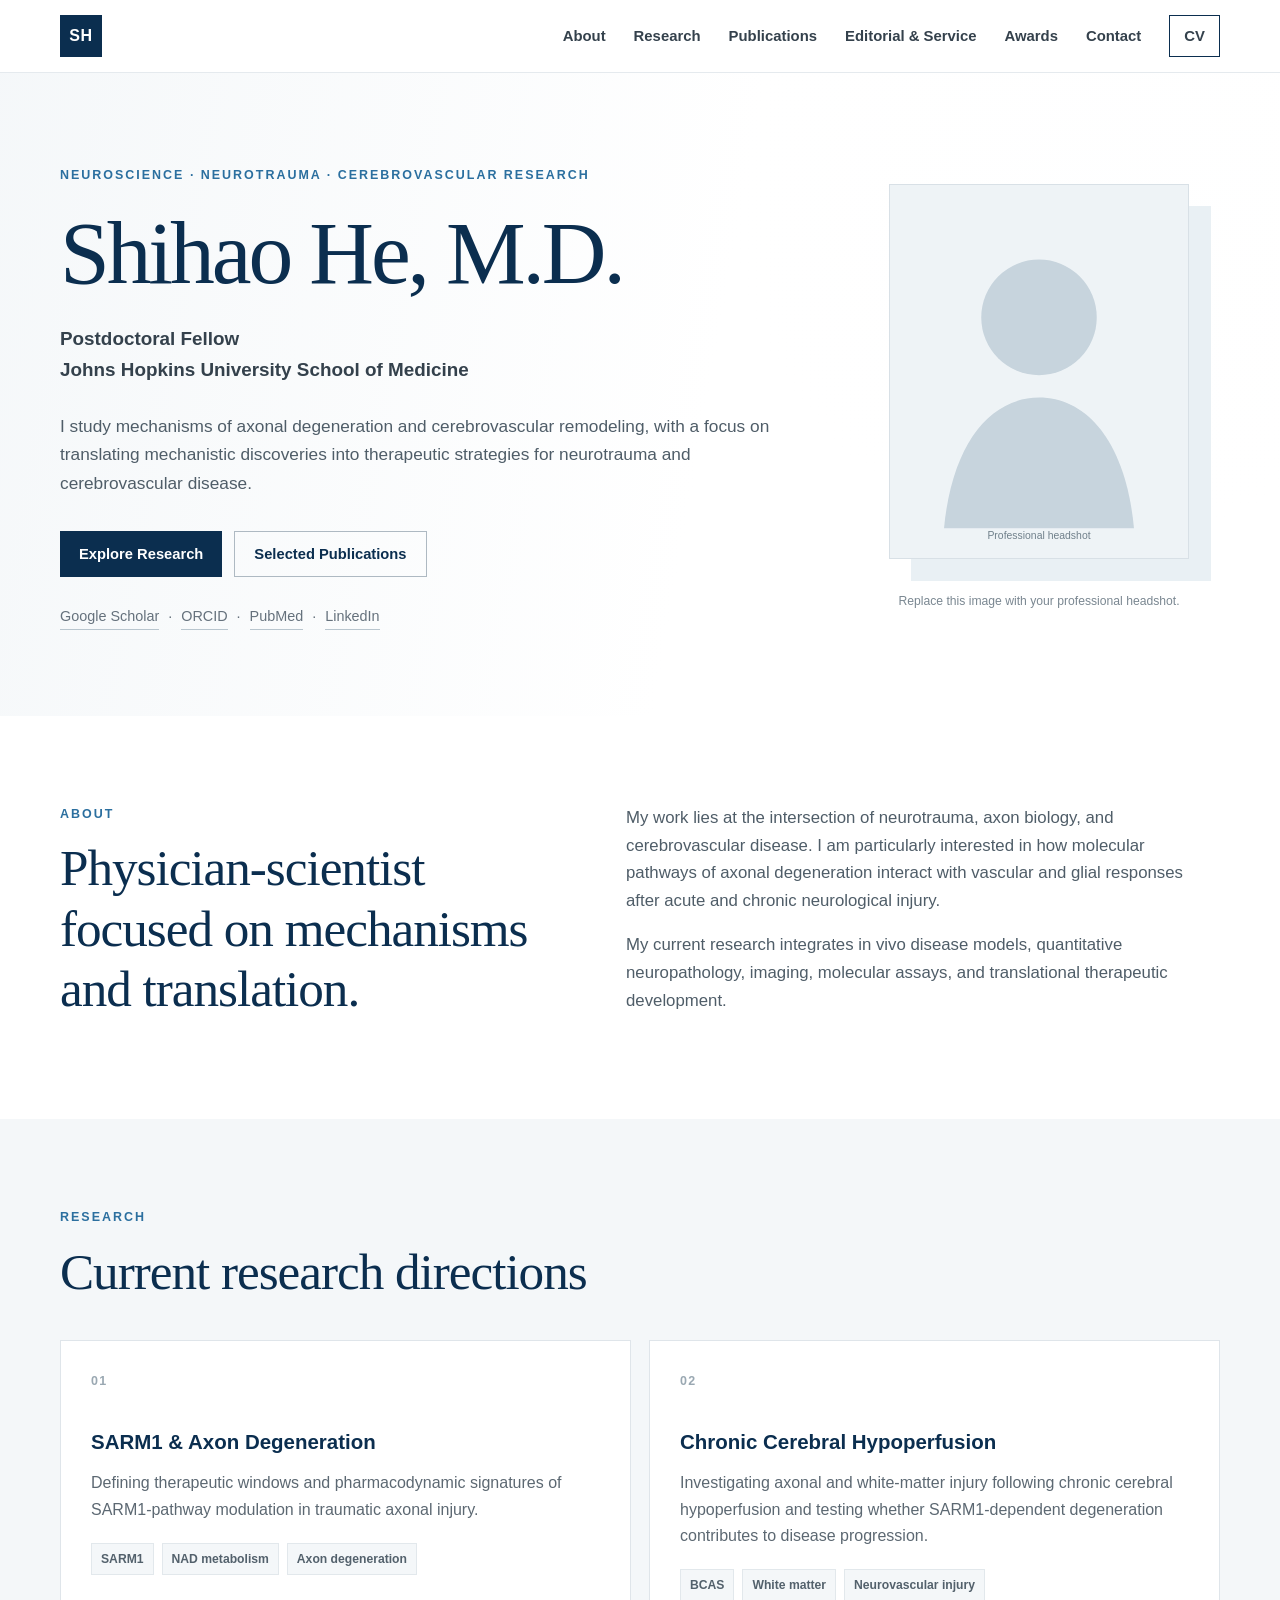
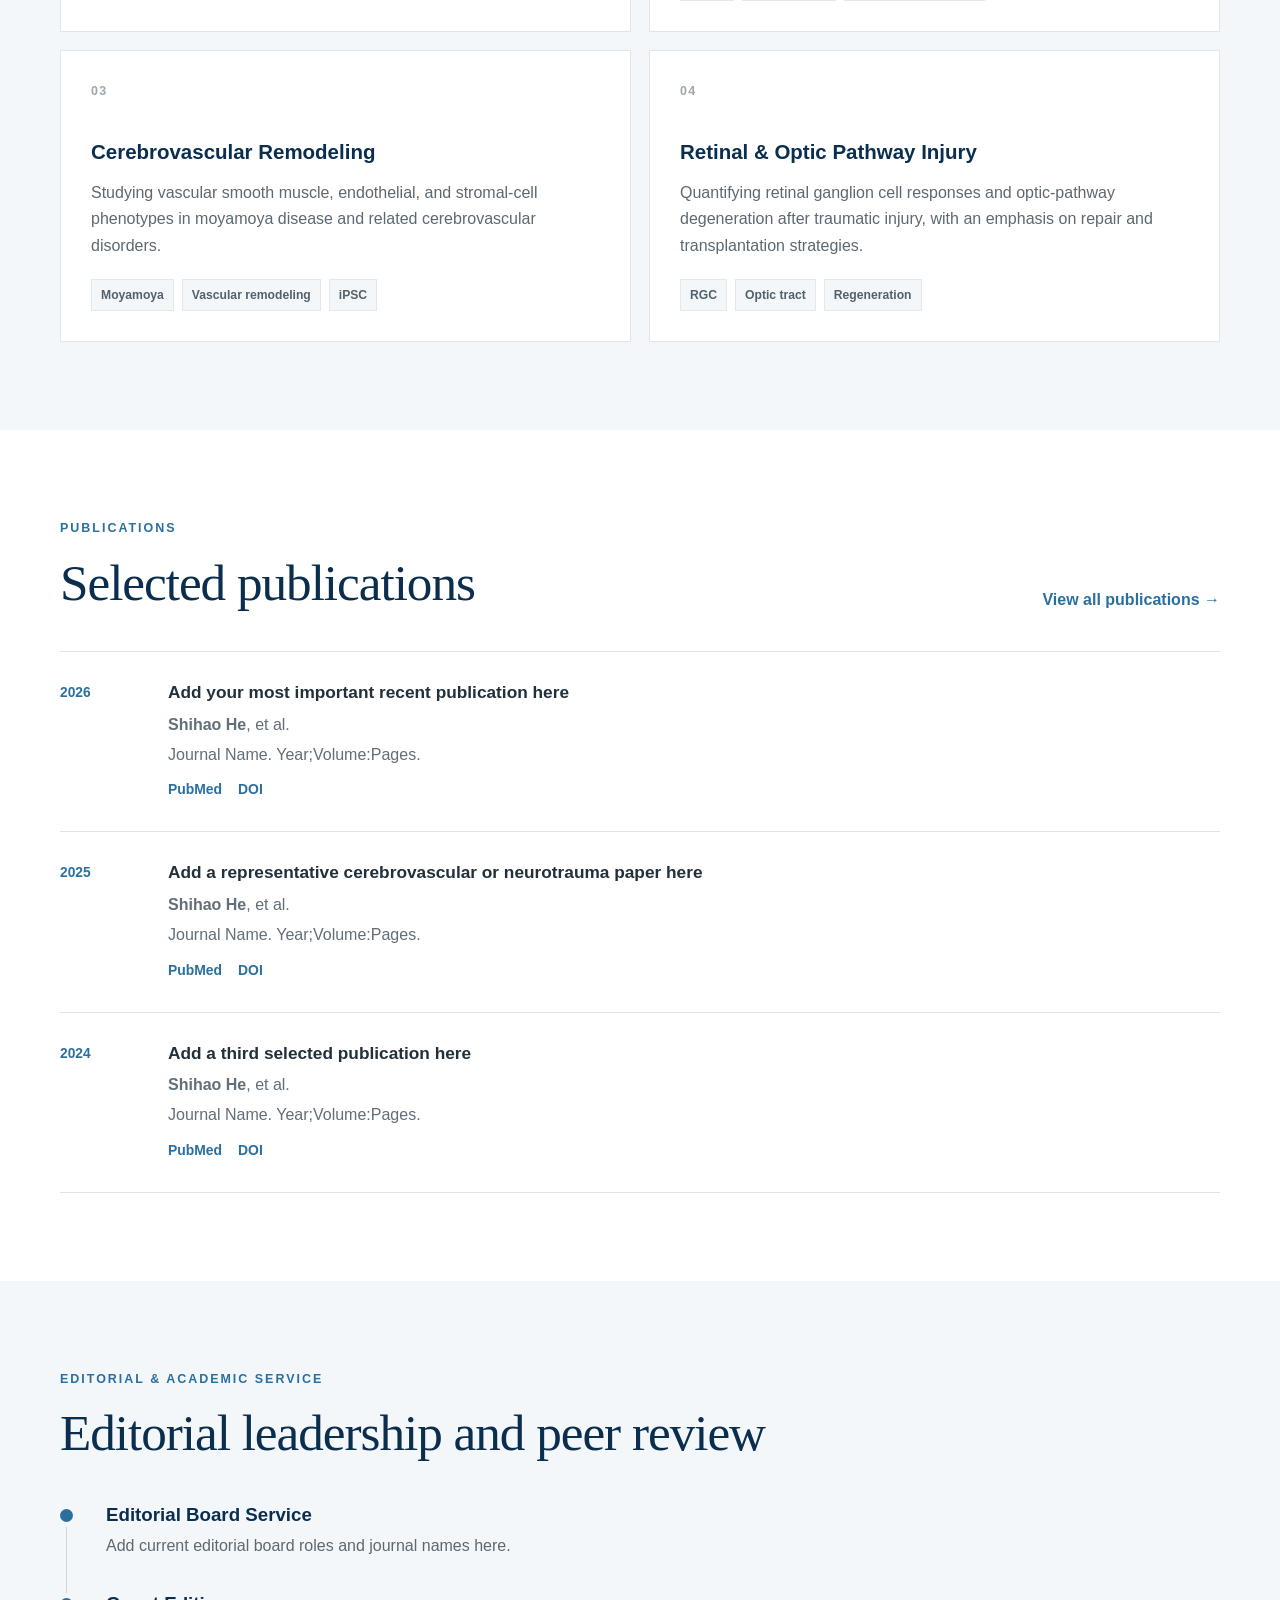
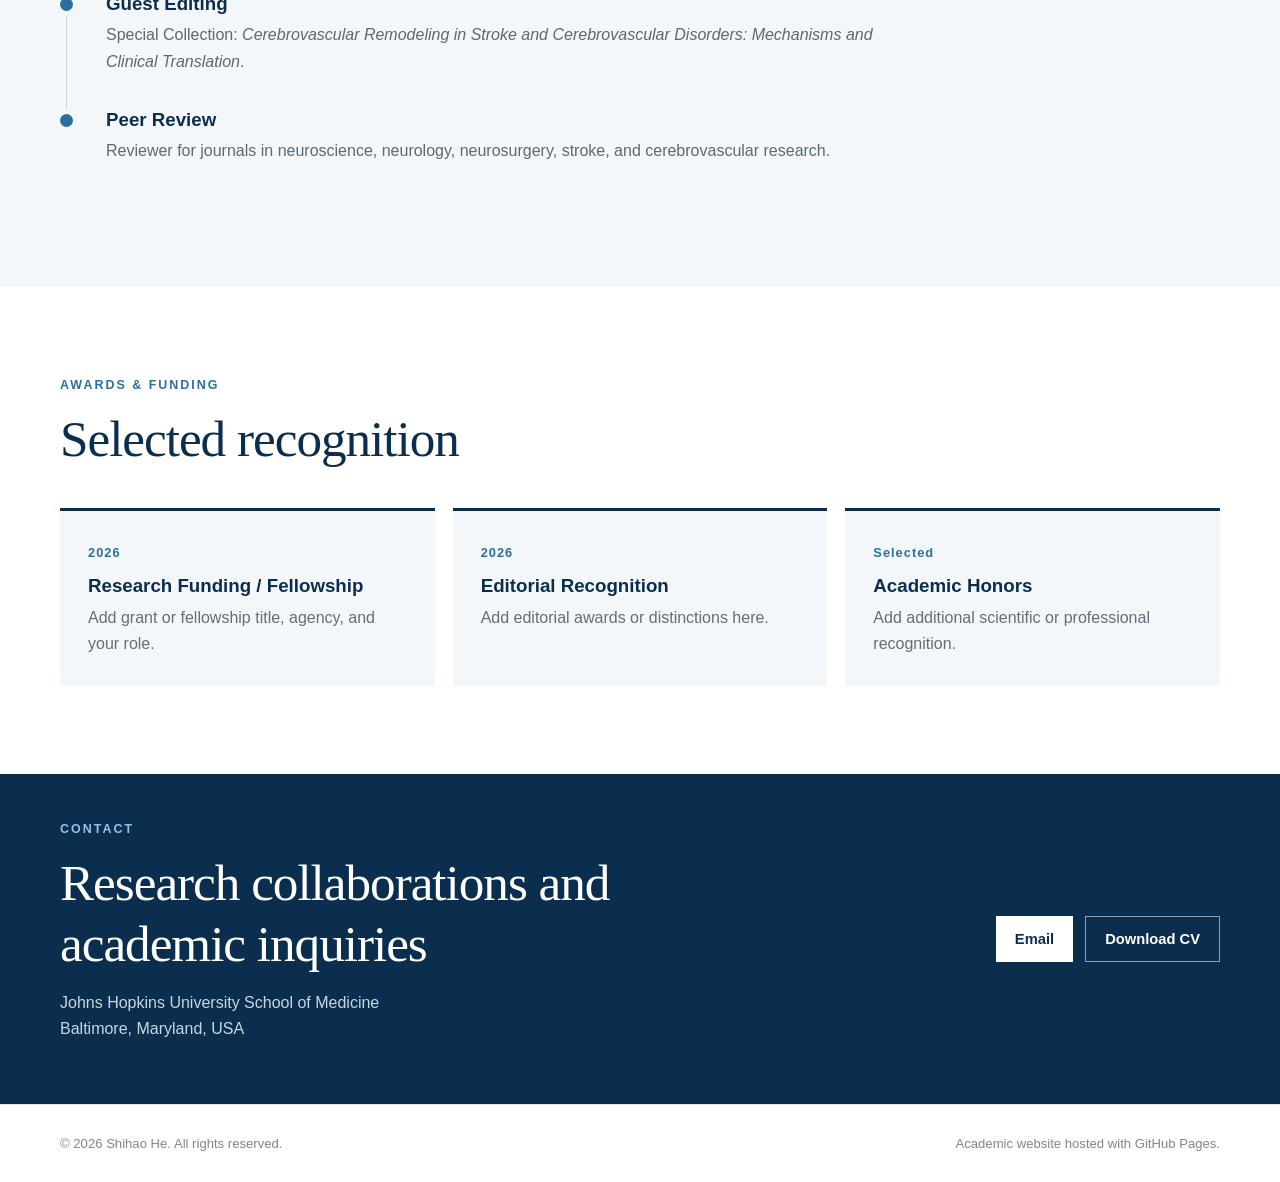
==== index.html @ 36b3fad6 "Add files via upload" ====
<!DOCTYPE html>
<html lang="en">
<head>
  <meta charset="UTF-8" />
  <meta name="viewport" content="width=device-width, initial-scale=1.0" />
  <meta name="description" content="Shihao He, M.D. — Postdoctoral Fellow at Johns Hopkins University. Research in axon degeneration, neurotrauma, and cerebrovascular remodeling." />
  <title>Shihao He, M.D. | Academic Website</title>
  <link rel="icon" href="assets/favicon.svg" type="image/svg+xml" />
  <link rel="stylesheet" href="styles.css" />
</head>

<body>
  <header class="site-header">
    <div class="container nav-wrap">
      <a class="brand" href="#home" aria-label="Home">SH</a>
      <button class="nav-toggle" aria-label="Toggle navigation" aria-expanded="false">☰</button>
      <nav class="nav" aria-label="Main navigation">
        <a href="#about">About</a>
        <a href="#research">Research</a>
        <a href="#publications">Publications</a>
        <a href="#service">Editorial & Service</a>
        <a href="#awards">Awards</a>
        <a href="#contact">Contact</a>
        <a class="nav-cv" href="assets/Shihao_He_CV.pdf" target="_blank" rel="noopener">CV</a>
      </nav>
    </div>
  </header>

  <main>
    <section id="home" class="hero">
      <div class="container hero-grid">
        <div class="hero-copy">
          <p class="eyebrow">NEUROSCIENCE · NEUROTRAUMA · CEREBROVASCULAR RESEARCH</p>
          <h1>Shihao He, M.D.</h1>
          <p class="hero-role">
            Postdoctoral Fellow<br />
            Johns Hopkins University School of Medicine
          </p>
          <p class="hero-intro">
            I study mechanisms of axonal degeneration and cerebrovascular remodeling,
            with a focus on translating mechanistic discoveries into therapeutic strategies
            for neurotrauma and cerebrovascular disease.
          </p>

          <div class="hero-actions">
            <a class="button primary" href="#research">Explore Research</a>
            <a class="button secondary" href="#publications">Selected Publications</a>
          </div>

          <div class="quick-links" aria-label="Academic profiles">
            <a href="#" title="Replace with Google Scholar URL">Google Scholar</a>
            <span>·</span>
            <a href="#" title="Replace with ORCID URL">ORCID</a>
            <span>·</span>
            <a href="#" title="Replace with PubMed URL">PubMed</a>
            <span>·</span>
            <a href="#" title="Replace with LinkedIn URL">LinkedIn</a>
          </div>
        </div>

        <div class="portrait-wrap">
          <img src="assets/profile-placeholder.svg" alt="Portrait placeholder for Shihao He" class="portrait" />
          <p class="portrait-note">Replace this image with your professional headshot.</p>
        </div>
      </div>
    </section>

    <section id="about" class="section">
      <div class="container two-col">
        <div>
          <p class="section-kicker">ABOUT</p>
          <h2>Physician-scientist focused on mechanisms and translation.</h2>
        </div>
        <div class="body-copy">
          <p>
            My work lies at the intersection of neurotrauma, axon biology, and cerebrovascular
            disease. I am particularly interested in how molecular pathways of axonal degeneration
            interact with vascular and glial responses after acute and chronic neurological injury.
          </p>
          <p>
            My current research integrates in vivo disease models, quantitative neuropathology,
            imaging, molecular assays, and translational therapeutic development.
          </p>
        </div>
      </div>
    </section>

    <section id="research" class="section section-alt">
      <div class="container">
        <p class="section-kicker">RESEARCH</p>
        <h2>Current research directions</h2>

        <div class="cards research-cards">
          <article class="card">
            <div class="card-number">01</div>
            <h3>SARM1 & Axon Degeneration</h3>
            <p>
              Defining therapeutic windows and pharmacodynamic signatures of SARM1-pathway
              modulation in traumatic axonal injury.
            </p>
            <div class="tags">
              <span>SARM1</span><span>NAD metabolism</span><span>Axon degeneration</span>
            </div>
          </article>

          <article class="card">
            <div class="card-number">02</div>
            <h3>Chronic Cerebral Hypoperfusion</h3>
            <p>
              Investigating axonal and white-matter injury following chronic cerebral hypoperfusion
              and testing whether SARM1-dependent degeneration contributes to disease progression.
            </p>
            <div class="tags">
              <span>BCAS</span><span>White matter</span><span>Neurovascular injury</span>
            </div>
          </article>

          <article class="card">
            <div class="card-number">03</div>
            <h3>Cerebrovascular Remodeling</h3>
            <p>
              Studying vascular smooth muscle, endothelial, and stromal-cell phenotypes in
              moyamoya disease and related cerebrovascular disorders.
            </p>
            <div class="tags">
              <span>Moyamoya</span><span>Vascular remodeling</span><span>iPSC</span>
            </div>
          </article>

          <article class="card">
            <div class="card-number">04</div>
            <h3>Retinal & Optic Pathway Injury</h3>
            <p>
              Quantifying retinal ganglion cell responses and optic-pathway degeneration after
              traumatic injury, with an emphasis on repair and transplantation strategies.
            </p>
            <div class="tags">
              <span>RGC</span><span>Optic tract</span><span>Regeneration</span>
            </div>
          </article>
        </div>
      </div>
    </section>

    <section id="publications" class="section">
      <div class="container">
        <div class="section-heading-row">
          <div>
            <p class="section-kicker">PUBLICATIONS</p>
            <h2>Selected publications</h2>
          </div>
          <a class="text-link" href="#" title="Replace with Google Scholar profile">View all publications →</a>
        </div>

        <div class="pub-list">
          <article class="publication">
            <div class="pub-year">2026</div>
            <div>
              <h3>Add your most important recent publication here</h3>
              <p class="pub-authors"><strong>Shihao He</strong>, et al.</p>
              <p class="pub-journal">Journal Name. Year;Volume:Pages.</p>
              <div class="pub-links"><a href="#">PubMed</a><a href="#">DOI</a></div>
            </div>
          </article>

          <article class="publication">
            <div class="pub-year">2025</div>
            <div>
              <h3>Add a representative cerebrovascular or neurotrauma paper here</h3>
              <p class="pub-authors"><strong>Shihao He</strong>, et al.</p>
              <p class="pub-journal">Journal Name. Year;Volume:Pages.</p>
              <div class="pub-links"><a href="#">PubMed</a><a href="#">DOI</a></div>
            </div>
          </article>

          <article class="publication">
            <div class="pub-year">2024</div>
            <div>
              <h3>Add a third selected publication here</h3>
              <p class="pub-authors"><strong>Shihao He</strong>, et al.</p>
              <p class="pub-journal">Journal Name. Year;Volume:Pages.</p>
              <div class="pub-links"><a href="#">PubMed</a><a href="#">DOI</a></div>
            </div>
          </article>
        </div>
      </div>
    </section>

    <section id="service" class="section section-alt">
      <div class="container">
        <p class="section-kicker">EDITORIAL & ACADEMIC SERVICE</p>
        <h2>Editorial leadership and peer review</h2>

        <div class="timeline">
          <div class="timeline-item">
            <span class="timeline-dot"></span>
            <div>
              <h3>Editorial Board Service</h3>
              <p>Add current editorial board roles and journal names here.</p>
            </div>
          </div>

          <div class="timeline-item">
            <span class="timeline-dot"></span>
            <div>
              <h3>Guest Editing</h3>
              <p>
                Special Collection: <em>Cerebrovascular Remodeling in Stroke and Cerebrovascular Disorders:
                Mechanisms and Clinical Translation</em>.
              </p>
            </div>
          </div>

          <div class="timeline-item">
            <span class="timeline-dot"></span>
            <div>
              <h3>Peer Review</h3>
              <p>
                Reviewer for journals in neuroscience, neurology, neurosurgery, stroke,
                and cerebrovascular research.
              </p>
            </div>
          </div>
        </div>
      </div>
    </section>

    <section id="awards" class="section">
      <div class="container">
        <p class="section-kicker">AWARDS & FUNDING</p>
        <h2>Selected recognition</h2>

        <div class="award-grid">
          <div class="award">
            <span class="award-year">2026</span>
            <h3>Research Funding / Fellowship</h3>
            <p>Add grant or fellowship title, agency, and your role.</p>
          </div>

          <div class="award">
            <span class="award-year">2026</span>
            <h3>Editorial Recognition</h3>
            <p>Add editorial awards or distinctions here.</p>
          </div>

          <div class="award">
            <span class="award-year">Selected</span>
            <h3>Academic Honors</h3>
            <p>Add additional scientific or professional recognition.</p>
          </div>
        </div>
      </div>
    </section>

    <section id="contact" class="section contact-section">
      <div class="container contact-box">
        <div>
          <p class="section-kicker light">CONTACT</p>
          <h2>Research collaborations and academic inquiries</h2>
          <p>
            Johns Hopkins University School of Medicine<br />
            Baltimore, Maryland, USA
          </p>
        </div>
        <div class="contact-actions">
          <a class="button light-button" href="mailto:YOUR_EMAIL@jhmi.edu">Email</a>
          <a class="button outline-light" href="assets/Shihao_He_CV.pdf" target="_blank" rel="noopener">Download CV</a>
        </div>
      </div>
    </section>
  </main>

  <footer class="footer">
    <div class="container footer-row">
      <p>© <span id="year"></span> Shihao He. All rights reserved.</p>
      <p>Academic website hosted with GitHub Pages.</p>
    </div>
  </footer>

  <script src="script.js"></script>
</body>
</html>
---- styles.css ----
/* ---------- Base ---------- */
:root {
  --navy: #0b2e4f;
  --navy-2: #103f68;
  --ink: #17212b;
  --muted: #65717c;
  --line: #dfe5ea;
  --paper: #ffffff;
  --soft: #f4f7f9;
  --accent: #2b6f9f;
  --max: 1160px;
}

* { box-sizing: border-box; }
html { scroll-behavior: smooth; }
body {
  margin: 0;
  color: var(--ink);
  background: var(--paper);
  font-family: Inter, ui-sans-serif, -apple-system, BlinkMacSystemFont, "Segoe UI",
               Roboto, Helvetica, Arial, sans-serif;
  line-height: 1.65;
}
img { max-width: 100%; display: block; }
a { color: inherit; }
.container { width: min(calc(100% - 40px), var(--max)); margin-inline: auto; }

/* ---------- Header ---------- */
.site-header {
  position: sticky;
  top: 0;
  z-index: 100;
  background: rgba(255,255,255,.94);
  backdrop-filter: blur(12px);
  border-bottom: 1px solid rgba(223,229,234,.8);
}
.nav-wrap {
  min-height: 72px;
  display: flex;
  align-items: center;
  justify-content: space-between;
}
.brand {
  width: 42px;
  height: 42px;
  display: grid;
  place-items: center;
  text-decoration: none;
  font-weight: 800;
  letter-spacing: .04em;
  color: white;
  background: var(--navy);
}
.nav { display: flex; align-items: center; gap: 28px; }
.nav a {
  text-decoration: none;
  font-size: .93rem;
  font-weight: 600;
  color: #34414c;
}
.nav a:hover { color: var(--accent); }
.nav-cv {
  border: 1px solid var(--navy);
  padding: 8px 14px;
}
.nav-toggle {
  display: none;
  border: 0;
  background: transparent;
  font-size: 1.4rem;
  cursor: pointer;
}

/* ---------- Hero ---------- */
.hero {
  padding: 92px 0 86px;
  background:
    linear-gradient(100deg, rgba(244,247,249,.92), rgba(255,255,255,.98) 55%),
    radial-gradient(circle at 85% 18%, rgba(43,111,159,.12), transparent 30%);
}
.hero-grid {
  display: grid;
  grid-template-columns: 1.5fr .75fr;
  gap: 74px;
  align-items: center;
}
.eyebrow, .section-kicker {
  margin: 0 0 14px;
  color: var(--accent);
  font-size: .78rem;
  font-weight: 800;
  letter-spacing: .16em;
}
h1, h2, h3 { line-height: 1.18; }
h1 {
  margin: 0 0 18px;
  color: var(--navy);
  font-family: Georgia, "Times New Roman", serif;
  font-size: clamp(3.2rem, 7vw, 5.7rem);
  font-weight: 500;
  letter-spacing: -.035em;
}
.hero-role {
  margin: 0 0 26px;
  color: #34414c;
  font-size: 1.18rem;
  font-weight: 600;
}
.hero-intro {
  max-width: 780px;
  margin: 0;
  color: #4f5d68;
  font-size: 1.08rem;
}
.hero-actions { display: flex; flex-wrap: wrap; gap: 12px; margin-top: 34px; }
.button {
  display: inline-flex;
  align-items: center;
  justify-content: center;
  min-height: 46px;
  padding: 0 19px;
  text-decoration: none;
  font-size: .92rem;
  font-weight: 700;
  transition: .2s ease;
}
.button.primary { background: var(--navy); color: white; }
.button.primary:hover { background: var(--navy-2); transform: translateY(-1px); }
.button.secondary { border: 1px solid #aeb9c2; color: var(--navy); }
.button.secondary:hover { border-color: var(--navy); }
.quick-links {
  margin-top: 28px;
  display: flex;
  flex-wrap: wrap;
  gap: 9px;
  color: var(--muted);
  font-size: .9rem;
}
.quick-links a { text-decoration: none; border-bottom: 1px solid #b8c5ce; }
.portrait-wrap { justify-self: center; width: min(100%, 300px); }
.portrait {
  width: 100%;
  aspect-ratio: 4/5;
  object-fit: cover;
  border: 1px solid #d8e0e6;
  box-shadow: 22px 22px 0 #e9f0f4;
}
.portrait-note {
  margin: 32px 0 0;
  font-size: .76rem;
  color: #7a8791;
  text-align: center;
}

/* ---------- Sections ---------- */
.section { padding: 88px 0; }
.section-alt { background: var(--soft); }
.two-col {
  display: grid;
  grid-template-columns: .9fr 1.1fr;
  gap: 80px;
}
h2 {
  margin: 0;
  color: var(--navy);
  font-family: Georgia, "Times New Roman", serif;
  font-size: clamp(2rem, 4vw, 3.25rem);
  font-weight: 500;
  letter-spacing: -.02em;
}
.body-copy { color: #4f5d68; font-size: 1.05rem; }
.body-copy p:first-child { margin-top: 0; }
.section-heading-row {
  display: flex;
  align-items: end;
  justify-content: space-between;
  gap: 24px;
  margin-bottom: 38px;
}
.text-link {
  color: var(--accent);
  text-decoration: none;
  font-weight: 700;
  white-space: nowrap;
}

/* ---------- Research cards ---------- */
.cards {
  margin-top: 38px;
  display: grid;
  grid-template-columns: repeat(2, 1fr);
  gap: 18px;
}
.card {
  min-height: 285px;
  padding: 30px;
  border: 1px solid var(--line);
  background: white;
}
.card-number {
  margin-bottom: 38px;
  color: #9aa8b2;
  font-size: .78rem;
  font-weight: 800;
  letter-spacing: .1em;
}
.card h3 {
  margin: 0 0 14px;
  color: var(--navy);
  font-size: 1.28rem;
}
.card p { color: #5c6872; }
.tags { display: flex; flex-wrap: wrap; gap: 8px; margin-top: 20px; }
.tags span {
  padding: 5px 9px;
  background: var(--soft);
  border: 1px solid #e2e8ec;
  color: #53616c;
  font-size: .76rem;
  font-weight: 650;
}

/* ---------- Publications ---------- */
.pub-list { border-top: 1px solid var(--line); }
.publication {
  display: grid;
  grid-template-columns: 84px 1fr;
  gap: 24px;
  padding: 30px 0;
  border-bottom: 1px solid var(--line);
}
.pub-year {
  color: var(--accent);
  font-size: .86rem;
  font-weight: 800;
}
.publication h3 {
  margin: 0 0 9px;
  color: #22303b;
  font-size: 1.08rem;
}
.pub-authors, .pub-journal { margin: 4px 0; color: #626e78; }
.pub-links { display: flex; gap: 16px; margin-top: 10px; }
.pub-links a {
  color: var(--accent);
  text-decoration: none;
  font-size: .87rem;
  font-weight: 700;
}

/* ---------- Timeline ---------- */
.timeline { max-width: 850px; margin-top: 40px; }
.timeline-item {
  position: relative;
  display: grid;
  grid-template-columns: 28px 1fr;
  gap: 18px;
  padding-bottom: 34px;
}
.timeline-item::before {
  content: "";
  position: absolute;
  left: 6px;
  top: 16px;
  bottom: -2px;
  width: 1px;
  background: #ccd6dd;
}
.timeline-item:last-child::before { display: none; }
.timeline-dot {
  position: relative;
  z-index: 2;
  width: 13px;
  height: 13px;
  margin-top: 5px;
  border-radius: 50%;
  background: var(--accent);
  box-shadow: 0 0 0 5px var(--soft);
}
.timeline h3 { margin: 0 0 7px; color: var(--navy); }
.timeline p { margin: 0; color: #5c6872; }

/* ---------- Awards ---------- */
.award-grid {
  display: grid;
  grid-template-columns: repeat(3, 1fr);
  gap: 18px;
  margin-top: 38px;
}
.award { padding: 28px; border-top: 3px solid var(--navy); background: var(--soft); }
.award-year { color: var(--accent); font-size: .8rem; font-weight: 800; letter-spacing: .08em; }
.award h3 { margin: 10px 0 8px; color: var(--navy); }
.award p { margin: 0; color: #626e78; }

/* ---------- Contact ---------- */
.contact-section { padding: 0; background: var(--navy); color: white; }
.contact-box {
  min-height: 330px;
  display: flex;
  align-items: center;
  justify-content: space-between;
  gap: 40px;
}
.section-kicker.light { color: #8fc3e5; }
.contact-box h2 { color: white; max-width: 700px; }
.contact-box p { color: #c8d6df; }
.contact-actions { display: flex; gap: 12px; flex-wrap: wrap; }
.light-button { background: white; color: var(--navy); }
.outline-light { border: 1px solid rgba(255,255,255,.55); color: white; }

/* ---------- Footer ---------- */
.footer { padding: 28px 0; border-top: 1px solid var(--line); }
.footer-row {
  display: flex;
  justify-content: space-between;
  gap: 20px;
  color: #7a8791;
  font-size: .82rem;
}
.footer-row p { margin: 0; }

/* ---------- Mobile ---------- */
@media (max-width: 900px) {
  .hero-grid, .two-col { grid-template-columns: 1fr; gap: 45px; }
  .portrait-wrap { justify-self: start; width: 240px; }
  .cards, .award-grid { grid-template-columns: 1fr; }
  .contact-box { padding: 62px 0; align-items: flex-start; flex-direction: column; }
  .nav-toggle { display: block; }
  .nav {
    display: none;
    position: absolute;
    top: 72px;
    left: 0;
    right: 0;
    padding: 22px 20px 28px;
    background: white;
    border-bottom: 1px solid var(--line);
    flex-direction: column;
    align-items: flex-start;
    gap: 17px;
  }
  .nav.open { display: flex; }
}
@media (max-width: 620px) {
  .container { width: min(calc(100% - 28px), var(--max)); }
  .hero { padding: 66px 0 60px; }
  .section { padding: 66px 0; }
  .section-heading-row { align-items: flex-start; flex-direction: column; }
  .publication { grid-template-columns: 1fr; gap: 8px; }
  .footer-row { flex-direction: column; }
}
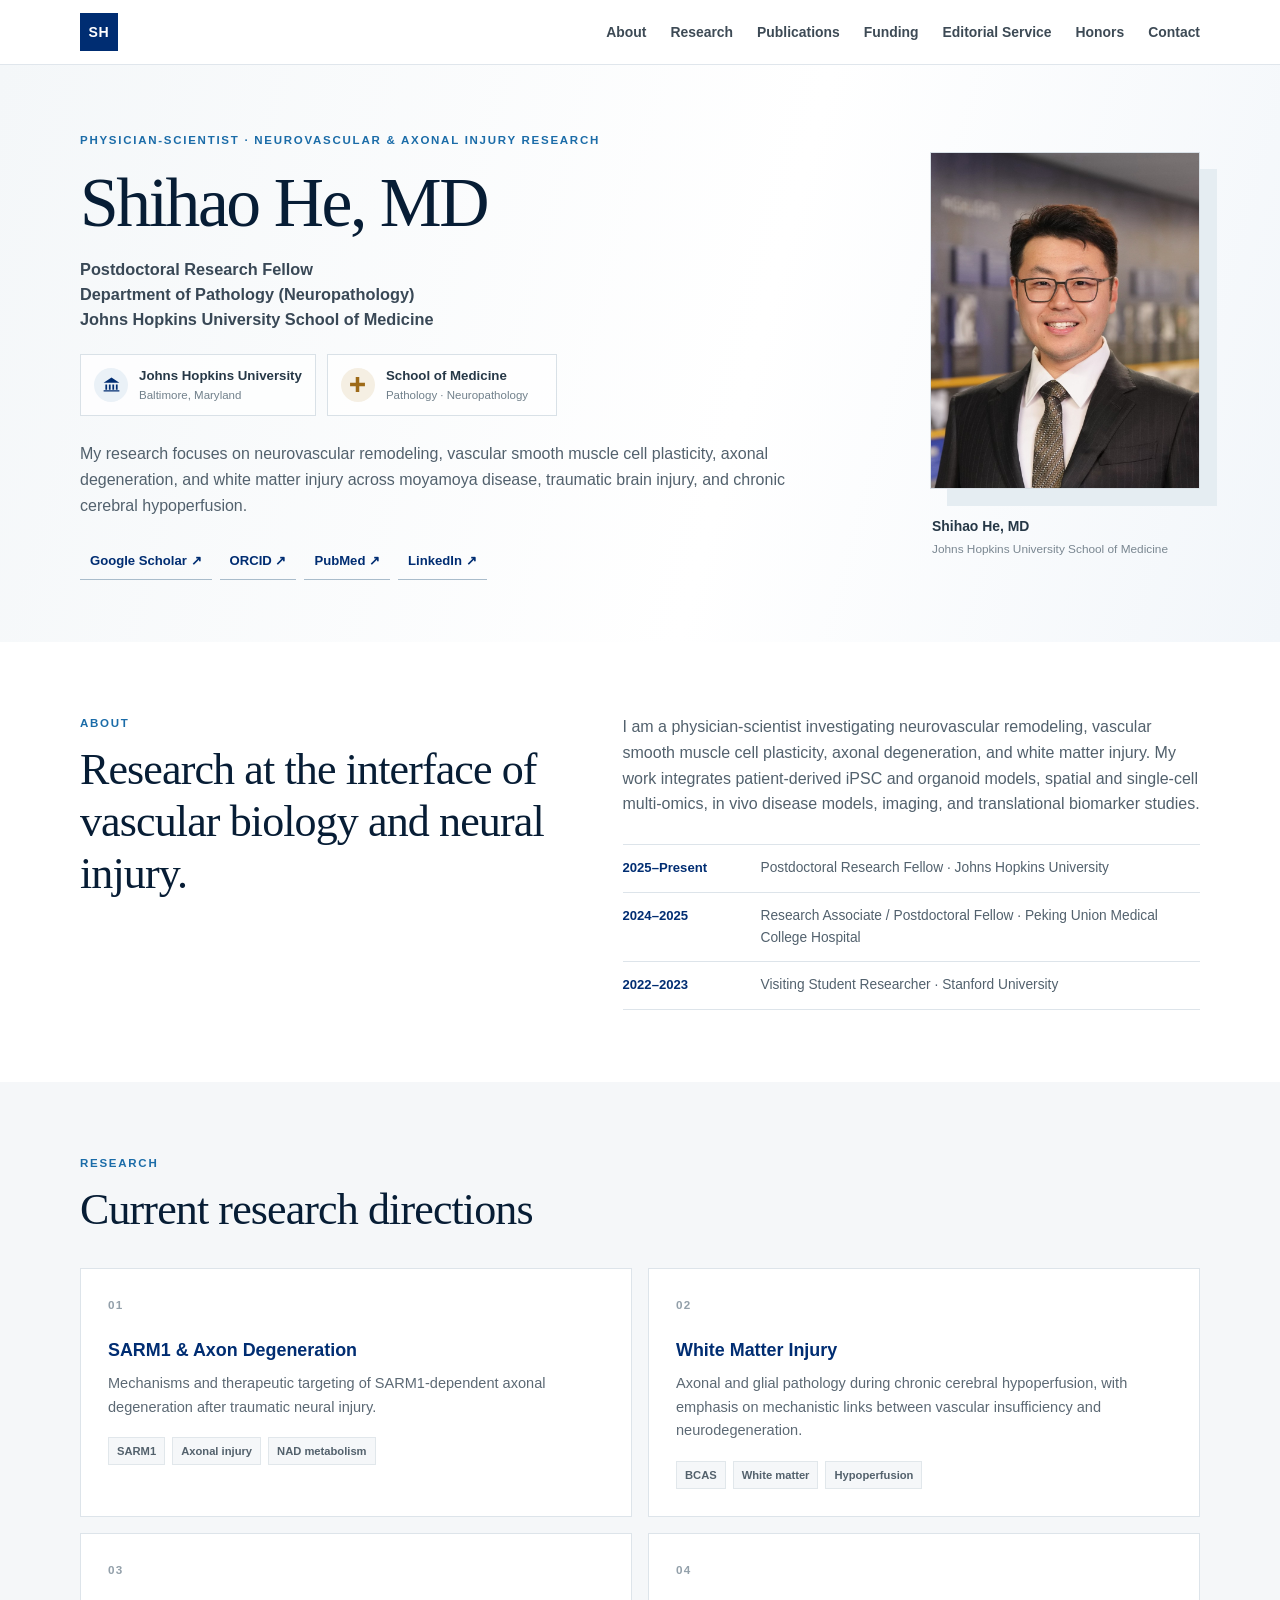
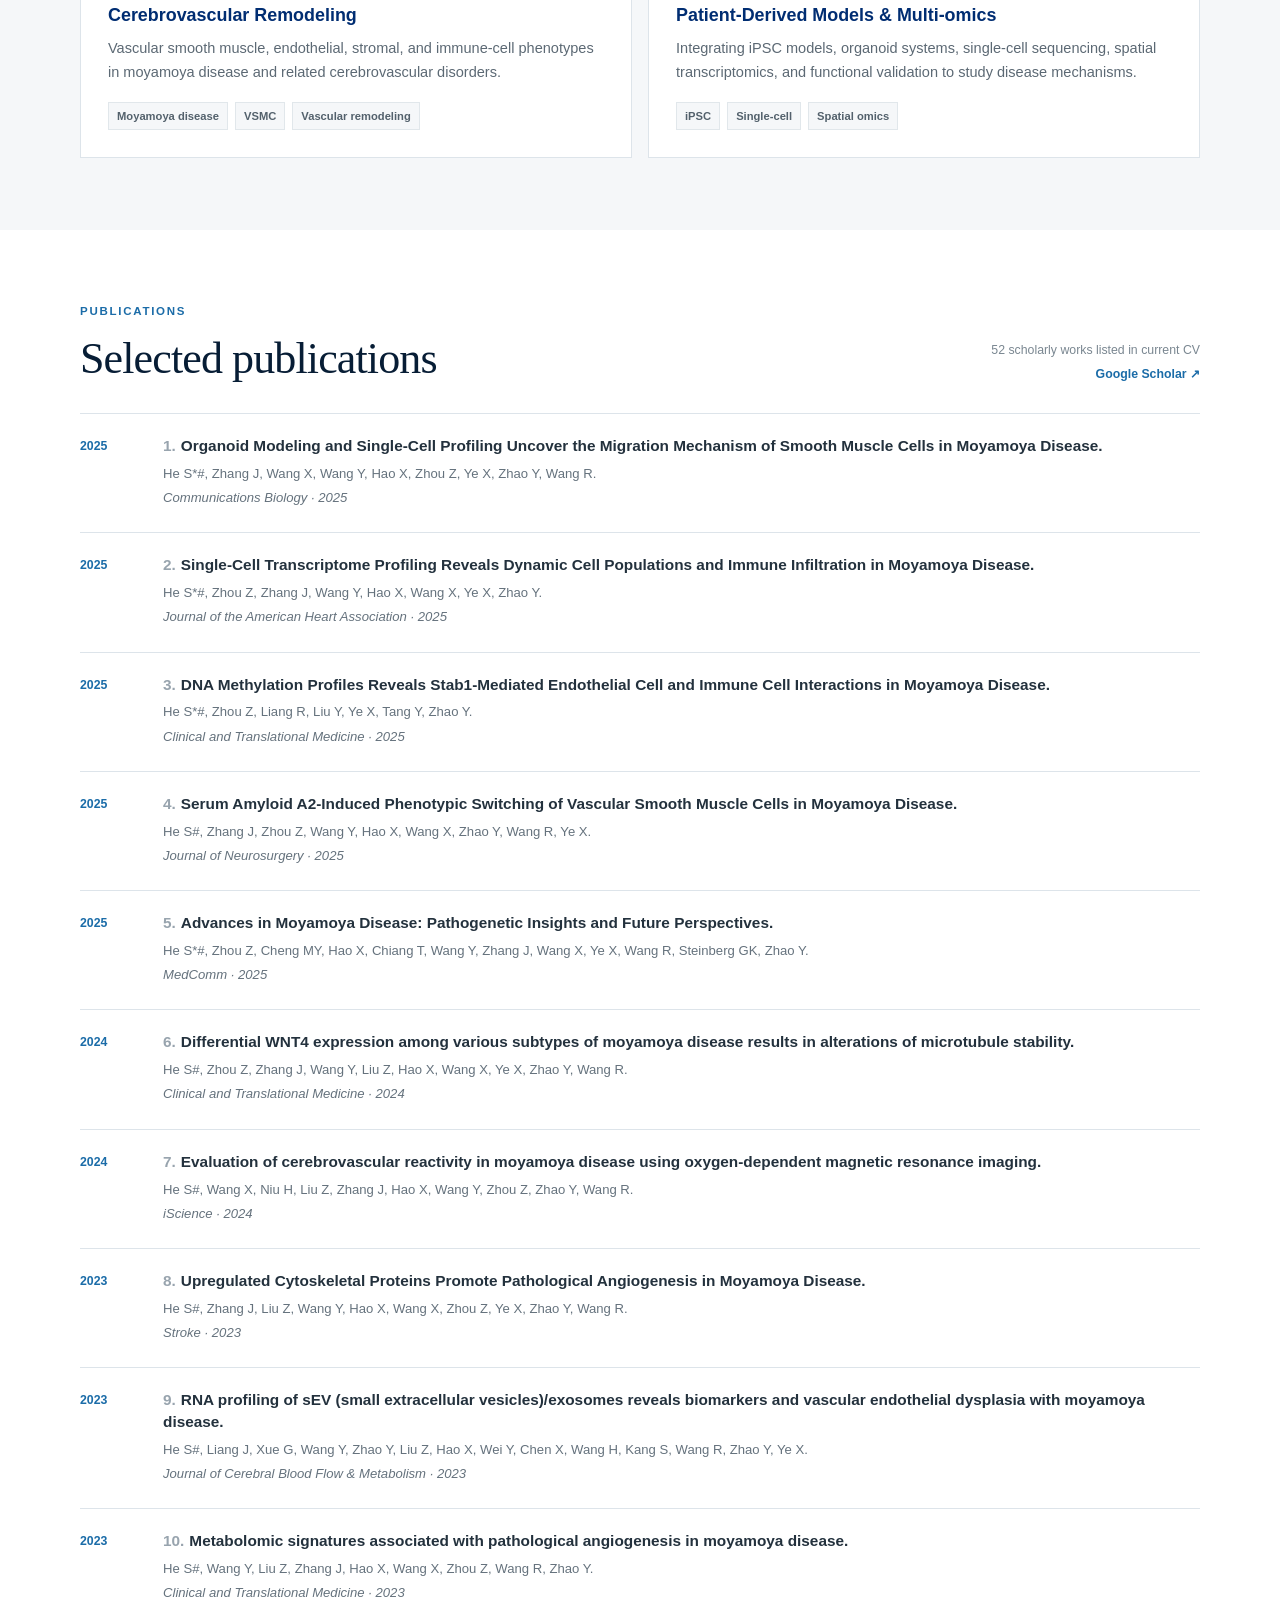
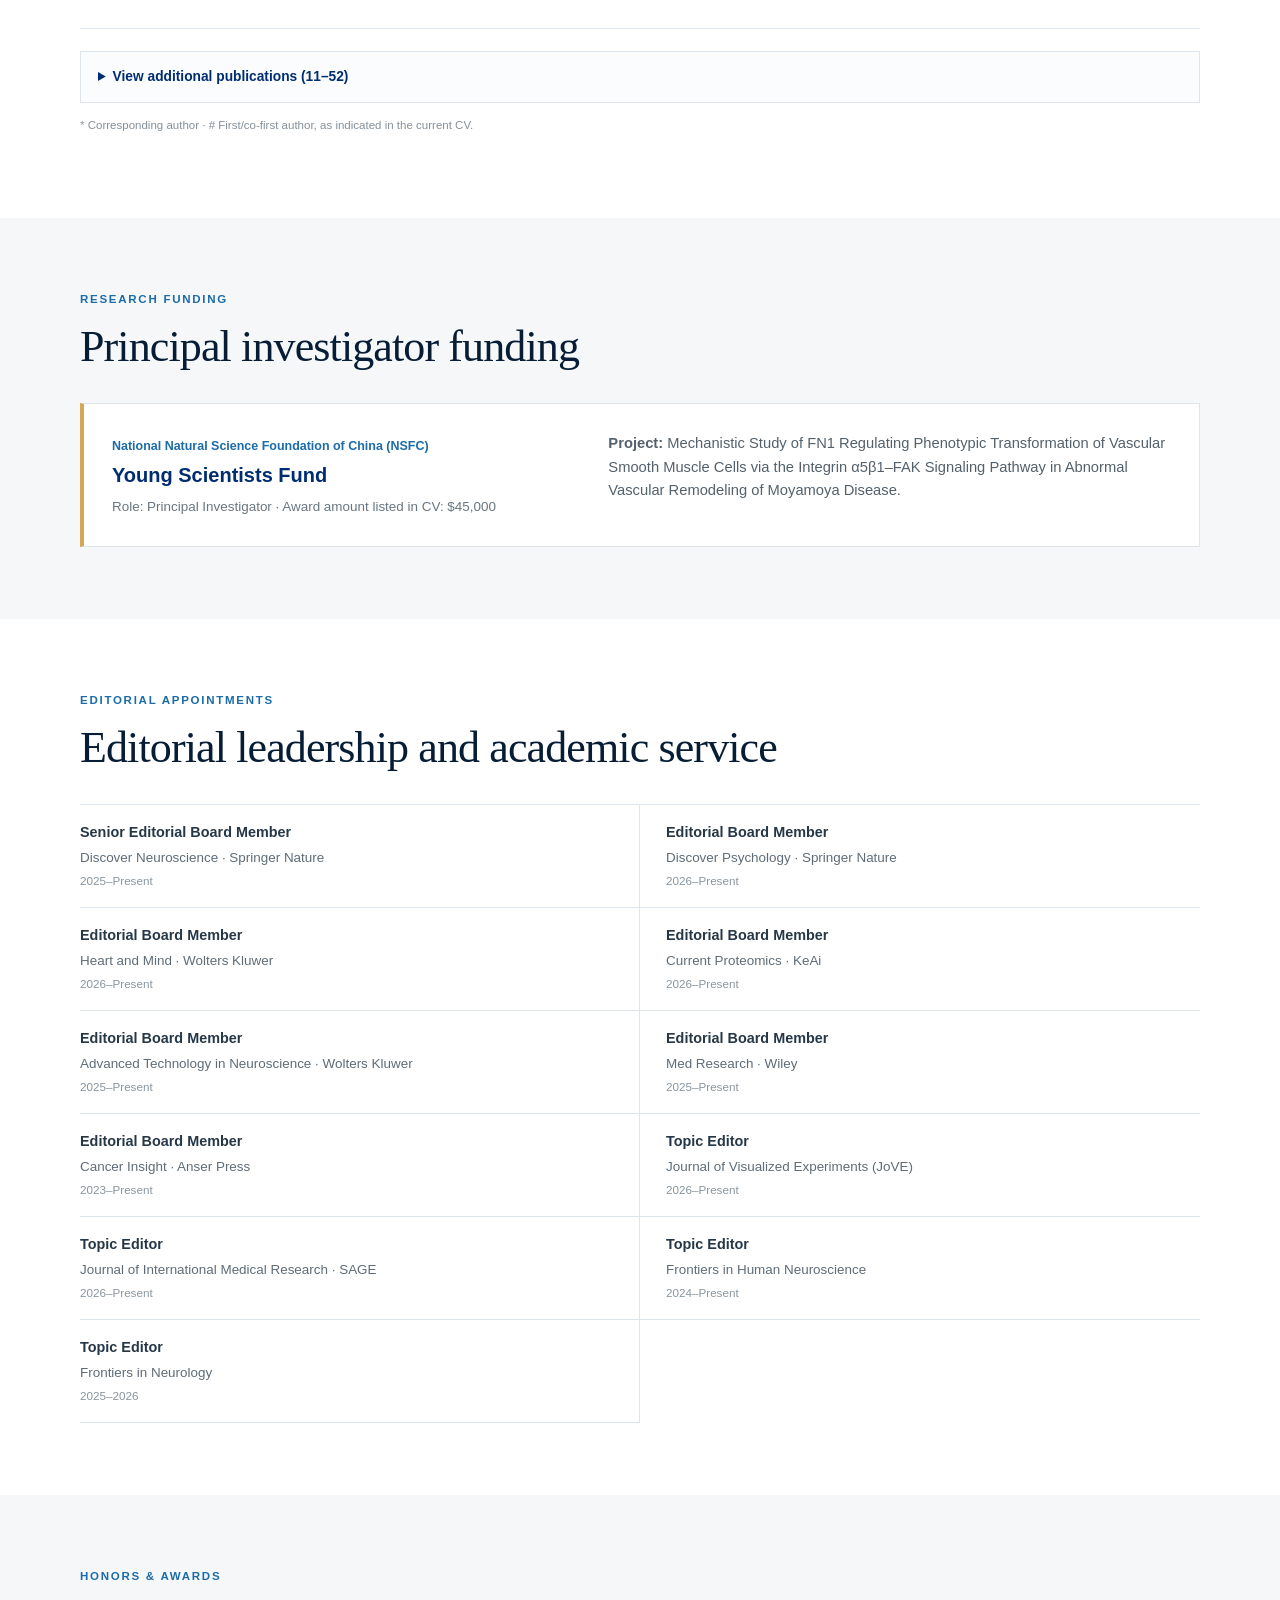
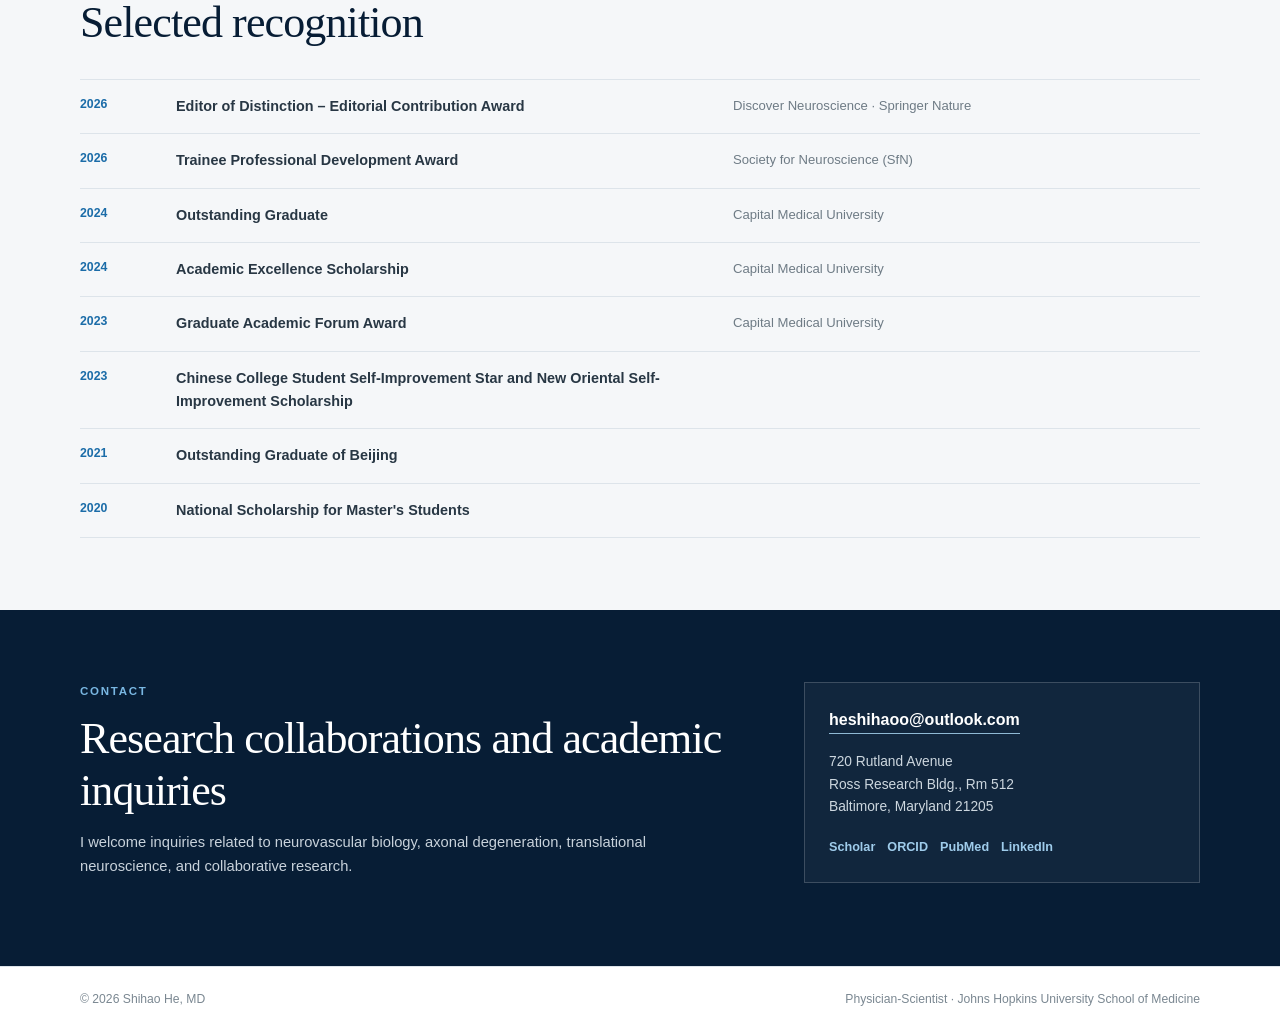
==== commit ecad04af: "v2" ====
--- a/index.html
+++ b/index.html
@@ -3,280 +3,716 @@
 <head>
   <meta charset="UTF-8" />
   <meta name="viewport" content="width=device-width, initial-scale=1.0" />
-  <meta name="description" content="Shihao He, M.D. — Postdoctoral Fellow at Johns Hopkins University. Research in axon degeneration, neurotrauma, and cerebrovascular remodeling." />
-  <title>Shihao He, M.D. | Academic Website</title>
+  <meta name="description" content="Shihao He, MD — Physician-scientist and postdoctoral research fellow at Johns Hopkins University School of Medicine." />
+  <title>Shihao He, MD | Johns Hopkins University</title>
   <link rel="icon" href="assets/favicon.svg" type="image/svg+xml" />
   <link rel="stylesheet" href="styles.css" />
 </head>
 
 <body>
-  <header class="site-header">
-    <div class="container nav-wrap">
-      <a class="brand" href="#home" aria-label="Home">SH</a>
-      <button class="nav-toggle" aria-label="Toggle navigation" aria-expanded="false">☰</button>
-      <nav class="nav" aria-label="Main navigation">
-        <a href="#about">About</a>
-        <a href="#research">Research</a>
-        <a href="#publications">Publications</a>
-        <a href="#service">Editorial & Service</a>
-        <a href="#awards">Awards</a>
-        <a href="#contact">Contact</a>
-        <a class="nav-cv" href="assets/Shihao_He_CV.pdf" target="_blank" rel="noopener">CV</a>
-      </nav>
-    </div>
-  </header>
-
-  <main>
-    <section id="home" class="hero">
-      <div class="container hero-grid">
-        <div class="hero-copy">
-          <p class="eyebrow">NEUROSCIENCE · NEUROTRAUMA · CEREBROVASCULAR RESEARCH</p>
-          <h1>Shihao He, M.D.</h1>
-          <p class="hero-role">
-            Postdoctoral Fellow<br />
-            Johns Hopkins University School of Medicine
-          </p>
-          <p class="hero-intro">
-            I study mechanisms of axonal degeneration and cerebrovascular remodeling,
-            with a focus on translating mechanistic discoveries into therapeutic strategies
-            for neurotrauma and cerebrovascular disease.
-          </p>
-
-          <div class="hero-actions">
-            <a class="button primary" href="#research">Explore Research</a>
-            <a class="button secondary" href="#publications">Selected Publications</a>
+<header class="site-header">
+  <div class="container nav-wrap">
+    <a class="brand" href="#home" aria-label="Shihao He home">SH</a>
+    <button class="nav-toggle" aria-label="Toggle navigation" aria-expanded="false">☰</button>
+    <nav class="nav" aria-label="Main navigation">
+      <a href="#about">About</a>
+      <a href="#research">Research</a>
+      <a href="#publications">Publications</a>
+      <a href="#funding">Funding</a>
+      <a href="#service">Editorial Service</a>
+      <a href="#awards">Honors</a>
+      <a href="#contact">Contact</a>
+    </nav>
+  </div>
+</header>
+
+<main>
+<section id="home" class="hero">
+  <div class="container hero-grid">
+    <div class="hero-copy">
+      <p class="eyebrow">PHYSICIAN-SCIENTIST · NEUROVASCULAR & AXONAL INJURY RESEARCH</p>
+      <h1>Shihao He, MD</h1>
+      <p class="hero-role">
+        Postdoctoral Research Fellow<br>
+        Department of Pathology (Neuropathology)<br>
+        Johns Hopkins University School of Medicine
+      </p>
+
+      <div class="affiliations">
+        <div class="affiliation">
+          <div class="affiliation-icon" aria-hidden="true">
+            <svg viewBox="0 0 48 48"><path d="M6 20h36L24 8 6 20Zm4 4h4v12h-4V24Zm8 0h4v12h-4V24Zm8 0h4v12h-4V24Zm8 0h4v12h-4V24ZM6 40h36v-3H6v3Z"/></svg>
           </div>
-
-          <div class="quick-links" aria-label="Academic profiles">
-            <a href="#" title="Replace with Google Scholar URL">Google Scholar</a>
-            <span>·</span>
-            <a href="#" title="Replace with ORCID URL">ORCID</a>
-            <span>·</span>
-            <a href="#" title="Replace with PubMed URL">PubMed</a>
-            <span>·</span>
-            <a href="#" title="Replace with LinkedIn URL">LinkedIn</a>
+          <div><strong>Johns Hopkins University</strong><span>Baltimore, Maryland</span></div>
+        </div>
+        <div class="affiliation">
+          <div class="affiliation-icon medical" aria-hidden="true">
+            <svg viewBox="0 0 48 48"><path d="M20 7h8v13h13v8H28v13h-8V28H7v-8h13V7Z"/></svg>
           </div>
-        </div>
-
-        <div class="portrait-wrap">
-          <img src="assets/profile-placeholder.svg" alt="Portrait placeholder for Shihao He" class="portrait" />
-          <p class="portrait-note">Replace this image with your professional headshot.</p>
-        </div>
-      </div>
-    </section>
-
-    <section id="about" class="section">
-      <div class="container two-col">
-        <div>
-          <p class="section-kicker">ABOUT</p>
-          <h2>Physician-scientist focused on mechanisms and translation.</h2>
-        </div>
-        <div class="body-copy">
-          <p>
-            My work lies at the intersection of neurotrauma, axon biology, and cerebrovascular
-            disease. I am particularly interested in how molecular pathways of axonal degeneration
-            interact with vascular and glial responses after acute and chronic neurological injury.
-          </p>
-          <p>
-            My current research integrates in vivo disease models, quantitative neuropathology,
-            imaging, molecular assays, and translational therapeutic development.
-          </p>
-        </div>
-      </div>
-    </section>
-
-    <section id="research" class="section section-alt">
-      <div class="container">
-        <p class="section-kicker">RESEARCH</p>
-        <h2>Current research directions</h2>
-
-        <div class="cards research-cards">
-          <article class="card">
-            <div class="card-number">01</div>
-            <h3>SARM1 & Axon Degeneration</h3>
-            <p>
-              Defining therapeutic windows and pharmacodynamic signatures of SARM1-pathway
-              modulation in traumatic axonal injury.
-            </p>
-            <div class="tags">
-              <span>SARM1</span><span>NAD metabolism</span><span>Axon degeneration</span>
-            </div>
-          </article>
-
-          <article class="card">
-            <div class="card-number">02</div>
-            <h3>Chronic Cerebral Hypoperfusion</h3>
-            <p>
-              Investigating axonal and white-matter injury following chronic cerebral hypoperfusion
-              and testing whether SARM1-dependent degeneration contributes to disease progression.
-            </p>
-            <div class="tags">
-              <span>BCAS</span><span>White matter</span><span>Neurovascular injury</span>
-            </div>
-          </article>
-
-          <article class="card">
-            <div class="card-number">03</div>
-            <h3>Cerebrovascular Remodeling</h3>
-            <p>
-              Studying vascular smooth muscle, endothelial, and stromal-cell phenotypes in
-              moyamoya disease and related cerebrovascular disorders.
-            </p>
-            <div class="tags">
-              <span>Moyamoya</span><span>Vascular remodeling</span><span>iPSC</span>
-            </div>
-          </article>
-
-          <article class="card">
-            <div class="card-number">04</div>
-            <h3>Retinal & Optic Pathway Injury</h3>
-            <p>
-              Quantifying retinal ganglion cell responses and optic-pathway degeneration after
-              traumatic injury, with an emphasis on repair and transplantation strategies.
-            </p>
-            <div class="tags">
-              <span>RGC</span><span>Optic tract</span><span>Regeneration</span>
-            </div>
-          </article>
-        </div>
-      </div>
-    </section>
-
-    <section id="publications" class="section">
-      <div class="container">
-        <div class="section-heading-row">
-          <div>
-            <p class="section-kicker">PUBLICATIONS</p>
-            <h2>Selected publications</h2>
-          </div>
-          <a class="text-link" href="#" title="Replace with Google Scholar profile">View all publications →</a>
-        </div>
-
-        <div class="pub-list">
-          <article class="publication">
-            <div class="pub-year">2026</div>
-            <div>
-              <h3>Add your most important recent publication here</h3>
-              <p class="pub-authors"><strong>Shihao He</strong>, et al.</p>
-              <p class="pub-journal">Journal Name. Year;Volume:Pages.</p>
-              <div class="pub-links"><a href="#">PubMed</a><a href="#">DOI</a></div>
-            </div>
-          </article>
-
-          <article class="publication">
-            <div class="pub-year">2025</div>
-            <div>
-              <h3>Add a representative cerebrovascular or neurotrauma paper here</h3>
-              <p class="pub-authors"><strong>Shihao He</strong>, et al.</p>
-              <p class="pub-journal">Journal Name. Year;Volume:Pages.</p>
-              <div class="pub-links"><a href="#">PubMed</a><a href="#">DOI</a></div>
-            </div>
-          </article>
-
-          <article class="publication">
-            <div class="pub-year">2024</div>
-            <div>
-              <h3>Add a third selected publication here</h3>
-              <p class="pub-authors"><strong>Shihao He</strong>, et al.</p>
-              <p class="pub-journal">Journal Name. Year;Volume:Pages.</p>
-              <div class="pub-links"><a href="#">PubMed</a><a href="#">DOI</a></div>
-            </div>
-          </article>
-        </div>
-      </div>
-    </section>
-
-    <section id="service" class="section section-alt">
-      <div class="container">
-        <p class="section-kicker">EDITORIAL & ACADEMIC SERVICE</p>
-        <h2>Editorial leadership and peer review</h2>
-
-        <div class="timeline">
-          <div class="timeline-item">
-            <span class="timeline-dot"></span>
-            <div>
-              <h3>Editorial Board Service</h3>
-              <p>Add current editorial board roles and journal names here.</p>
-            </div>
-          </div>
-
-          <div class="timeline-item">
-            <span class="timeline-dot"></span>
-            <div>
-              <h3>Guest Editing</h3>
-              <p>
-                Special Collection: <em>Cerebrovascular Remodeling in Stroke and Cerebrovascular Disorders:
-                Mechanisms and Clinical Translation</em>.
-              </p>
-            </div>
-          </div>
-
-          <div class="timeline-item">
-            <span class="timeline-dot"></span>
-            <div>
-              <h3>Peer Review</h3>
-              <p>
-                Reviewer for journals in neuroscience, neurology, neurosurgery, stroke,
-                and cerebrovascular research.
-              </p>
-            </div>
-          </div>
-        </div>
-      </div>
-    </section>
-
-    <section id="awards" class="section">
-      <div class="container">
-        <p class="section-kicker">AWARDS & FUNDING</p>
-        <h2>Selected recognition</h2>
-
-        <div class="award-grid">
-          <div class="award">
-            <span class="award-year">2026</span>
-            <h3>Research Funding / Fellowship</h3>
-            <p>Add grant or fellowship title, agency, and your role.</p>
-          </div>
-
-          <div class="award">
-            <span class="award-year">2026</span>
-            <h3>Editorial Recognition</h3>
-            <p>Add editorial awards or distinctions here.</p>
-          </div>
-
-          <div class="award">
-            <span class="award-year">Selected</span>
-            <h3>Academic Honors</h3>
-            <p>Add additional scientific or professional recognition.</p>
-          </div>
-        </div>
-      </div>
-    </section>
-
-    <section id="contact" class="section contact-section">
-      <div class="container contact-box">
-        <div>
-          <p class="section-kicker light">CONTACT</p>
-          <h2>Research collaborations and academic inquiries</h2>
-          <p>
-            Johns Hopkins University School of Medicine<br />
-            Baltimore, Maryland, USA
-          </p>
-        </div>
-        <div class="contact-actions">
-          <a class="button light-button" href="mailto:YOUR_EMAIL@jhmi.edu">Email</a>
-          <a class="button outline-light" href="assets/Shihao_He_CV.pdf" target="_blank" rel="noopener">Download CV</a>
-        </div>
-      </div>
-    </section>
-  </main>
-
-  <footer class="footer">
-    <div class="container footer-row">
-      <p>© <span id="year"></span> Shihao He. All rights reserved.</p>
-      <p>Academic website hosted with GitHub Pages.</p>
-    </div>
-  </footer>
-
-  <script src="script.js"></script>
+          <div><strong>School of Medicine</strong><span>Pathology · Neuropathology</span></div>
+        </div>
+      </div>
+
+      <p class="hero-intro">
+        My research focuses on neurovascular remodeling, vascular smooth muscle cell plasticity,
+        axonal degeneration, and white matter injury across moyamoya disease, traumatic brain injury,
+        and chronic cerebral hypoperfusion.
+      </p>
+
+      <div class="profile-links" aria-label="Academic profiles">
+        <a href="https://scholar.google.com/citations?hl=zh-CN&user=ibhcFy0AAAAJ" target="_blank" rel="noopener">Google Scholar ↗</a>
+        <a href="https://orcid.org/0000-0002-2522-8656" target="_blank" rel="noopener">ORCID ↗</a>
+        <a href="https://www.ncbi.nlm.nih.gov/myncbi/shihao.he.3/bibliography/public/" target="_blank" rel="noopener">PubMed ↗</a>
+        <a href="https://www.linkedin.com/in/shihao0211" target="_blank" rel="noopener">LinkedIn ↗</a>
+      </div>
+    </div>
+
+    <div class="portrait-panel">
+      <img src="assets/shihao-he-headshot.jpg" alt="Shihao He, MD" class="portrait" />
+      <div class="portrait-caption">
+        <strong>Shihao He, MD</strong>
+        <span>Johns Hopkins University School of Medicine</span>
+      </div>
+    </div>
+  </div>
+</section>
+
+<section id="about" class="section">
+  <div class="container two-col">
+    <div>
+      <p class="section-kicker">ABOUT</p>
+      <h2>Research at the interface of vascular biology and neural injury.</h2>
+    </div>
+    <div class="body-copy">
+      <p>
+        I am a physician-scientist investigating neurovascular remodeling, vascular smooth muscle cell
+        plasticity, axonal degeneration, and white matter injury. My work integrates patient-derived
+        iPSC and organoid models, spatial and single-cell multi-omics, in vivo disease models, imaging,
+        and translational biomarker studies.
+      </p>
+      <div class="mini-timeline">
+        <div><strong>2025–Present</strong><span>Postdoctoral Research Fellow · Johns Hopkins University</span></div>
+        <div><strong>2024–2025</strong><span>Research Associate / Postdoctoral Fellow · Peking Union Medical College Hospital</span></div>
+        <div><strong>2022–2023</strong><span>Visiting Student Researcher · Stanford University</span></div>
+      </div>
+    </div>
+  </div>
+</section>
+
+<section id="research" class="section section-alt">
+  <div class="container">
+    <p class="section-kicker">RESEARCH</p>
+    <h2>Current research directions</h2>
+    <div class="cards">
+      <article class="card">
+        <span class="card-number">01</span>
+        <h3>SARM1 & Axon Degeneration</h3>
+        <p>Mechanisms and therapeutic targeting of SARM1-dependent axonal degeneration after traumatic neural injury.</p>
+        <div class="tags"><span>SARM1</span><span>Axonal injury</span><span>NAD metabolism</span></div>
+      </article>
+      <article class="card">
+        <span class="card-number">02</span>
+        <h3>White Matter Injury</h3>
+        <p>Axonal and glial pathology during chronic cerebral hypoperfusion, with emphasis on mechanistic links between vascular insufficiency and neurodegeneration.</p>
+        <div class="tags"><span>BCAS</span><span>White matter</span><span>Hypoperfusion</span></div>
+      </article>
+      <article class="card">
+        <span class="card-number">03</span>
+        <h3>Cerebrovascular Remodeling</h3>
+        <p>Vascular smooth muscle, endothelial, stromal, and immune-cell phenotypes in moyamoya disease and related cerebrovascular disorders.</p>
+        <div class="tags"><span>Moyamoya disease</span><span>VSMC</span><span>Vascular remodeling</span></div>
+      </article>
+      <article class="card">
+        <span class="card-number">04</span>
+        <h3>Patient-Derived Models & Multi-omics</h3>
+        <p>Integrating iPSC models, organoid systems, single-cell sequencing, spatial transcriptomics, and functional validation to study disease mechanisms.</p>
+        <div class="tags"><span>iPSC</span><span>Single-cell</span><span>Spatial omics</span></div>
+      </article>
+    </div>
+  </div>
+</section>
+
+<section id="publications" class="section">
+  <div class="container">
+    <div class="section-heading-row">
+      <div>
+        <p class="section-kicker">PUBLICATIONS</p>
+        <h2>Selected publications</h2>
+      </div>
+      <div class="publication-meta">
+        <span>52 scholarly works listed in current CV</span>
+        <a href="https://scholar.google.com/citations?hl=zh-CN&user=ibhcFy0AAAAJ" target="_blank" rel="noopener">Google Scholar ↗</a>
+      </div>
+    </div>
+
+    <div class="pub-list">
+      
+      <article class="publication">
+        <div class="pub-year">2025</div>
+        <div class="pub-content">
+          <h3><span class="pub-index">1.</span>Organoid Modeling and Single-Cell Profiling Uncover the Migration Mechanism of Smooth Muscle Cells in Moyamoya Disease.</h3>
+          <p class="pub-authors">He S*#, Zhang J, Wang X, Wang Y, Hao X, Zhou Z, Ye X, Zhao Y, Wang R.</p>
+          <p class="pub-journal">Communications Biology · 2025</p>
+        </div>
+      </article>
+
+      <article class="publication">
+        <div class="pub-year">2025</div>
+        <div class="pub-content">
+          <h3><span class="pub-index">2.</span>Single-Cell Transcriptome Profiling Reveals Dynamic Cell Populations and Immune Infiltration in Moyamoya Disease.</h3>
+          <p class="pub-authors">He S*#, Zhou Z, Zhang J, Wang Y, Hao X, Wang X, Ye X, Zhao Y.</p>
+          <p class="pub-journal">Journal of the American Heart Association · 2025</p>
+        </div>
+      </article>
+
+      <article class="publication">
+        <div class="pub-year">2025</div>
+        <div class="pub-content">
+          <h3><span class="pub-index">3.</span>DNA Methylation Profiles Reveals Stab1-Mediated Endothelial Cell and Immune Cell Interactions in Moyamoya Disease.</h3>
+          <p class="pub-authors">He S*#, Zhou Z, Liang R, Liu Y, Ye X, Tang Y, Zhao Y.</p>
+          <p class="pub-journal">Clinical and Translational Medicine · 2025</p>
+        </div>
+      </article>
+
+      <article class="publication">
+        <div class="pub-year">2025</div>
+        <div class="pub-content">
+          <h3><span class="pub-index">4.</span>Serum Amyloid A2-Induced Phenotypic Switching of Vascular Smooth Muscle Cells in Moyamoya Disease.</h3>
+          <p class="pub-authors">He S#, Zhang J, Zhou Z, Wang Y, Hao X, Wang X, Zhao Y, Wang R, Ye X.</p>
+          <p class="pub-journal">Journal of Neurosurgery · 2025</p>
+        </div>
+      </article>
+
+      <article class="publication">
+        <div class="pub-year">2025</div>
+        <div class="pub-content">
+          <h3><span class="pub-index">5.</span>Advances in Moyamoya Disease: Pathogenetic Insights and Future Perspectives.</h3>
+          <p class="pub-authors">He S*#, Zhou Z, Cheng MY, Hao X, Chiang T, Wang Y, Zhang J, Wang X, Ye X, Wang R, Steinberg GK, Zhao Y.</p>
+          <p class="pub-journal">MedComm · 2025</p>
+        </div>
+      </article>
+
+      <article class="publication">
+        <div class="pub-year">2024</div>
+        <div class="pub-content">
+          <h3><span class="pub-index">6.</span>Differential WNT4 expression among various subtypes of moyamoya disease results in alterations of microtubule stability.</h3>
+          <p class="pub-authors">He S#, Zhou Z, Zhang J, Wang Y, Liu Z, Hao X, Wang X, Ye X, Zhao Y, Wang R.</p>
+          <p class="pub-journal">Clinical and Translational Medicine · 2024</p>
+        </div>
+      </article>
+
+      <article class="publication">
+        <div class="pub-year">2024</div>
+        <div class="pub-content">
+          <h3><span class="pub-index">7.</span>Evaluation of cerebrovascular reactivity in moyamoya disease using oxygen-dependent magnetic resonance imaging.</h3>
+          <p class="pub-authors">He S#, Wang X, Niu H, Liu Z, Zhang J, Hao X, Wang Y, Zhou Z, Zhao Y, Wang R.</p>
+          <p class="pub-journal">iScience · 2024</p>
+        </div>
+      </article>
+
+      <article class="publication">
+        <div class="pub-year">2023</div>
+        <div class="pub-content">
+          <h3><span class="pub-index">8.</span>Upregulated Cytoskeletal Proteins Promote Pathological Angiogenesis in Moyamoya Disease.</h3>
+          <p class="pub-authors">He S#, Zhang J, Liu Z, Wang Y, Hao X, Wang X, Zhou Z, Ye X, Zhao Y, Wang R.</p>
+          <p class="pub-journal">Stroke · 2023</p>
+        </div>
+      </article>
+
+      <article class="publication">
+        <div class="pub-year">2023</div>
+        <div class="pub-content">
+          <h3><span class="pub-index">9.</span>RNA profiling of sEV (small extracellular vesicles)/exosomes reveals biomarkers and vascular endothelial dysplasia with moyamoya disease.</h3>
+          <p class="pub-authors">He S#, Liang J, Xue G, Wang Y, Zhao Y, Liu Z, Hao X, Wei Y, Chen X, Wang H, Kang S, Wang R, Zhao Y, Ye X.</p>
+          <p class="pub-journal">Journal of Cerebral Blood Flow &amp; Metabolism · 2023</p>
+        </div>
+      </article>
+
+      <article class="publication">
+        <div class="pub-year">2023</div>
+        <div class="pub-content">
+          <h3><span class="pub-index">10.</span>Metabolomic signatures associated with pathological angiogenesis in moyamoya disease.</h3>
+          <p class="pub-authors">He S#, Wang Y, Liu Z, Zhang J, Hao X, Wang X, Zhou Z, Wang R, Zhao Y.</p>
+          <p class="pub-journal">Clinical and Translational Medicine · 2023</p>
+        </div>
+      </article>
+    </div>
+
+    <details class="all-publications">
+      <summary>View additional publications (11–52)</summary>
+      <div class="pub-list compact">
+        
+      <article class="publication">
+        <div class="pub-year">2026</div>
+        <div class="pub-content">
+          <h3><span class="pub-index">11.</span>Advances of Organoids in the Study of Nervous System Diseases: a Narrative Review.</h3>
+          <p class="pub-authors">Zhou Z, Qi Z, Lei C, Dong Y, Zhang J, Liu Y, Zhao Y, He S*.</p>
+          <p class="pub-journal">Advanced Technology in Neuroscience · 2026</p>
+        </div>
+      </article>
+
+      <article class="publication">
+        <div class="pub-year">2026</div>
+        <div class="pub-content">
+          <h3><span class="pub-index">12.</span>Editorial: Emerging trends in moyamoya disease: diagnostic and therapeutic innovations.</h3>
+          <p class="pub-authors">He S*, Chen H, Wang R, Zhao Y.</p>
+          <p class="pub-journal">Frontiers in Neurology · 2026</p>
+        </div>
+      </article>
+
+      <article class="publication">
+        <div class="pub-year">2026</div>
+        <div class="pub-content">
+          <h3><span class="pub-index">13.</span>Editorial: Alterations in brain structure and cognitive function caused by cerebrovascular diseases, volume II.</h3>
+          <p class="pub-authors">Ye X, Zhao Y, He S*.</p>
+          <p class="pub-journal">Frontiers in Human Neuroscience · 2026</p>
+        </div>
+      </article>
+
+      <article class="publication">
+        <div class="pub-year">2025</div>
+        <div class="pub-content">
+          <h3><span class="pub-index">14.</span>NextGen Voices: 2025 and 2050, in haiku.</h3>
+          <p class="pub-authors">da Cruz Albino R, Suchikova Y, Gameiro GR, Feng S, Masud S, Strielkowski W, Vihma M, Field BJ, Ismail R, Mitra A, Gauffreau J, Lopes Ribeiro Junior H, He S*, Chen J, Chakrabarty P, Chua SL, Wang Z, Lu Z, Li S, Zhi Y, Cloete KJ, Shakir S, Gupta A, Erkılıç U.</p>
+          <p class="pub-journal">Science · 2025</p>
+        </div>
+      </article>
+
+      <article class="publication">
+        <div class="pub-year">2025</div>
+        <div class="pub-content">
+          <h3><span class="pub-index">15.</span>Supporting scientists who study and work abroad.</h3>
+          <p class="pub-authors">Chakraborty T, Mekkawy HK, Cloete KJ, Mahla RS, Peng D, Perez A, Rouabah N, Gomes JF, Drallou F, Abdalrahman T, Santos J, Tiwari V, Lin TJ, He S*, Kadlec J, Dincaslan FB, Suchikova Y, Lu Z, Shi J, Gupta A, Monteiro Venturini A, Abousidara H, Mostafa A, Uzonyi A, Saber A, Ge Y, Lopes Ribeiro Jr H.</p>
+          <p class="pub-journal">Science · 2025</p>
+        </div>
+      </article>
+
+      <article class="publication">
+        <div class="pub-year">2025</div>
+        <div class="pub-content">
+          <h3><span class="pub-index">16.</span>Development and Validation of a Scoring System to Evaluate and Clinically Manage Postoperative Acute Infarction Complications in Moyamoya Disease.</h3>
+          <p class="pub-authors">Liu Z, Hao X, He S#, Tan C, Lou X, Duan R, Wang R.</p>
+          <p class="pub-journal">Communications Medicine · 2025</p>
+        </div>
+      </article>
+
+      <article class="publication">
+        <div class="pub-year">2025</div>
+        <div class="pub-content">
+          <h3><span class="pub-index">17.</span>Machine Learning Identifies KRT8 Dysregulation and Endothelial Remodeling in Moyamoya Disease.</h3>
+          <p class="pub-authors">Han Z, Yuan J, Zhou Z, Liu Y, Lei C, Ye X, Zhao Y, He S*.</p>
+          <p class="pub-journal">Scientific Reports · 2025</p>
+        </div>
+      </article>
+
+      <article class="publication">
+        <div class="pub-year">2025</div>
+        <div class="pub-content">
+          <h3><span class="pub-index">18.</span>Dynamic Cellular Composition and Immune Landscape Revealed by Single-Cell Transcriptome Profiling in a Brain Arteriovenous Malformation.</h3>
+          <p class="pub-authors">Liu Y, Niu H, Zhang J, Liang R, Zhou Z, Lei C, He S*, Lu C, Zhao Y.</p>
+          <p class="pub-journal">Functional &amp; Integrative Genomics · 2025</p>
+        </div>
+      </article>
+
+      <article class="publication">
+        <div class="pub-year">2025</div>
+        <div class="pub-content">
+          <h3><span class="pub-index">19.</span>Single-Cell Transcriptome Profiling Reveals Dynamic Cell Populations and Immune Infiltration in Cerebral Cavernous Malformation.</h3>
+          <p class="pub-authors">Han Z, Lei C, Zhou Z, Liu Y, Zhao Y, He S*.</p>
+          <p class="pub-journal">Frontiers in Immunology · 2025</p>
+        </div>
+      </article>
+
+      <article class="publication">
+        <div class="pub-year">2025</div>
+        <div class="pub-content">
+          <h3><span class="pub-index">20.</span>Angiogenesis-related genes and immune microenvironment in moyamoya disease: a transcriptomic and functional analysis.</h3>
+          <p class="pub-authors">Zhou Z, Niu H, Xu S, Lei C, Liu Y, He S*, Zhao Y.</p>
+          <p class="pub-journal">Orphanet Journal of Rare Diseases · 2025</p>
+        </div>
+      </article>
+
+      <article class="publication">
+        <div class="pub-year">2025</div>
+        <div class="pub-content">
+          <h3><span class="pub-index">21.</span>Integrative Machine Learning Approach to Explore Glycosylation Signatures and Immune Landscape in Moyamoya Disease.</h3>
+          <p class="pub-authors">Tan C, Wang J, Wang Y, Xu S, Zhou Z, Zhang J, He S*, Duan R.</p>
+          <p class="pub-journal">Bioinformatics and Biology Insights · 2025</p>
+        </div>
+      </article>
+
+      <article class="publication">
+        <div class="pub-year">2025</div>
+        <div class="pub-content">
+          <h3><span class="pub-index">22.</span>Combining machine learning with external validation to explore necroptosis and immune response in moyamoya disease.</h3>
+          <p class="pub-authors">Liu Y, Yuan K, Zou L, Lei C, Xu R, He S*, Zhao Y*.</p>
+          <p class="pub-journal">BMC Immunology · 2025</p>
+        </div>
+      </article>
+
+      <article class="publication">
+        <div class="pub-year">2025</div>
+        <div class="pub-content">
+          <h3><span class="pub-index">23.</span>Post-translational modification gene signatures implicate FBXW7 in immune and vascular dysregulation of Moyamoya disease.</h3>
+          <p class="pub-authors">Yu X, Wang Z, Zhou Z, Liu Y, He S*, Zhao Y*.</p>
+          <p class="pub-journal">Frontiers in Genetics · 2025</p>
+        </div>
+      </article>
+
+      <article class="publication">
+        <div class="pub-year">2025</div>
+        <div class="pub-content">
+          <h3><span class="pub-index">24.</span>A Machine Learning-Based Diagnostic Nomogram for Moyamoya Disease: The Validation of Hypoxia-Immune Gene Signatures.</h3>
+          <p class="pub-authors">Tan C, Wang X, Zhou Z, Liu Y, He S*, Zhao Y.</p>
+          <p class="pub-journal">Bioengineering · 2025</p>
+        </div>
+      </article>
+
+      <article class="publication">
+        <div class="pub-year">2025</div>
+        <div class="pub-content">
+          <h3><span class="pub-index">25.</span>Research progress in unilateral moyamoya disease.</h3>
+          <p class="pub-authors">Hao X, Tan C, Liu Z, Tie Y, Wang Y, He S*, Duan R, Wang R.</p>
+          <p class="pub-journal">Frontiers in Human Neuroscience · 2025</p>
+        </div>
+      </article>
+
+      <article class="publication">
+        <div class="pub-year">2025</div>
+        <div class="pub-content">
+          <h3><span class="pub-index">26.</span>Integrating machine learning for the identification of ubiquitination-associated genes in moyamoya disease.</h3>
+          <p class="pub-authors">Niu H, Wang X, Zhou Z, Liu Y, He S*, Zhao Y.</p>
+          <p class="pub-journal">Frontiers in Neurology · 2025</p>
+        </div>
+      </article>
+
+      <article class="publication">
+        <div class="pub-year">2025</div>
+        <div class="pub-content">
+          <h3><span class="pub-index">27.</span>Abstract TP382: Genome-wide DNA Methylation Profiling Reveals Low Methylation Variability in Moyamoya Disease.</h3>
+          <p class="pub-authors">Cheng MY, Tokairin K, Ito M, Lee AG, Teo M, He S, Steinberg GK.</p>
+          <p class="pub-journal">Stroke · 2025</p>
+        </div>
+      </article>
+
+      <article class="publication">
+        <div class="pub-year">2025</div>
+        <div class="pub-content">
+          <h3><span class="pub-index">28.</span>Combined Revascularization Can Improve Multiple Cognitive Domains in 6 months Follow-up: A New Potential Surgery Indication in Moyamoya Disease.</h3>
+          <p class="pub-authors">Liu Z, Hao X, He S, Duan R, Ma N, Lou X, Wang R.</p>
+          <p class="pub-journal">Journal of Neurosurgery · 2025</p>
+        </div>
+      </article>
+
+      <article class="publication">
+        <div class="pub-year">2025</div>
+        <div class="pub-content">
+          <h3><span class="pub-index">29.</span>Cognitive Characteristics and Ischemic Prognosis of Quantitative White Matter Hyperintensities in Adult Moyamoya Disease.</h3>
+          <p class="pub-authors">Liu Z, Hao X, Duan Q, Shen C, Lyu H, Zhang J, Gu J, He S, Wang Y, Wang X, Zhou Z, Ma N, Duan R, Zhou X, Lou X, Wang R.</p>
+          <p class="pub-journal">Communications Medicine · 2025</p>
+        </div>
+      </article>
+
+      <article class="publication">
+        <div class="pub-year">2024</div>
+        <div class="pub-content">
+          <h3><span class="pub-index">30.</span>NextGen Voices: Welcome to the Science Olympics.</h3>
+          <p class="pub-authors">Mukhles G, Shakir S, Fulco G, de Angeli Dutra D, Burnette K, Mach F, Klocko AL, Lopes Ribeiro Junior H, Turki H, Bezerra P, Lu Z, Kim B, He S*, Medina Andres R, Obasa AE, Chua SL.</p>
+          <p class="pub-journal">Science · 2024</p>
+        </div>
+      </article>
+
+      <article class="publication">
+        <div class="pub-year">2024</div>
+        <div class="pub-content">
+          <h3><span class="pub-index">31.</span>106 Characteristics of Cognitive Impairment in Moyamoya Disease.</h3>
+          <p class="pub-authors">He S#, Wang R, Zhao Y.</p>
+          <p class="pub-journal">Neurosurgery · 2024</p>
+        </div>
+      </article>
+
+      <article class="publication">
+        <div class="pub-year">2024</div>
+        <div class="pub-content">
+          <h3><span class="pub-index">32.</span>RNA Methylation-Driven Molecular Subtypes and Immune Infiltration in Moyamoya Disease.</h3>
+          <p class="pub-authors">Wang Y, Liu Z, Zhang J, Hao X, Wang X, Zhou Z, Zhao Y, He S*, Wang R.</p>
+          <p class="pub-journal">Gene Reports · 2024</p>
+        </div>
+      </article>
+
+      <article class="publication">
+        <div class="pub-year">2024</div>
+        <div class="pub-content">
+          <h3><span class="pub-index">33.</span>Cognitive dysfunction in Moyamoya disease: latest developments and future directions.</h3>
+          <p class="pub-authors">Wang X, Tan C, Xu S, Zhou Z, Zhang J, Wang Y, He S*, Wang R.</p>
+          <p class="pub-journal">Frontiers in Human Neuroscience · 2024</p>
+        </div>
+      </article>
+
+      <article class="publication">
+        <div class="pub-year">2024</div>
+        <div class="pub-content">
+          <h3><span class="pub-index">34.</span>Characterization of PANoptosis-related genes and the immune landscape in moyamoya disease.</h3>
+          <p class="pub-authors">Zhou Z, Wang Y, Zhang J, Liu Z, Hao X, Wang X, He S*, Wang R.</p>
+          <p class="pub-journal">Scientific Reports · 2024</p>
+        </div>
+      </article>
+
+      <article class="publication">
+        <div class="pub-year">2024</div>
+        <div class="pub-content">
+          <h3><span class="pub-index">35.</span>Identification of Oxidative Phosphorylation-Related Genes in Moyamoya Disease by Combining Bulk RNA-Sequencing Analysis and Machine Learning.</h3>
+          <p class="pub-authors">Han Z, Zhang J, Su Y, Zhou Z, Wang Y, Xu S, Zhao Y, He S*, Wang R.</p>
+          <p class="pub-journal">Frontiers in Genetics · 2024</p>
+        </div>
+      </article>
+
+      <article class="publication">
+        <div class="pub-year">2024</div>
+        <div class="pub-content">
+          <h3><span class="pub-index">36.</span>Genome-Wide DNA Methylation Profiling Reveals Low Methylation Variability in Moyamoya Disease.</h3>
+          <p class="pub-authors">Tokairin K, Ito M, Lee AG, Teo M, He S, Cheng MY, Steinberg GK.</p>
+          <p class="pub-journal">Translational Stroke Research · 2024</p>
+        </div>
+      </article>
+
+      <article class="publication">
+        <div class="pub-year">2023</div>
+        <div class="pub-content">
+          <h3><span class="pub-index">37.</span>Association between DIAPH1 variant and posterior circulation involvement with Moyamoya disease.</h3>
+          <p class="pub-authors">He S#, Hao X, Liu Z, Wang Y, Zhang J, Wang X, Di F, Wang R, Zhao Y.</p>
+          <p class="pub-journal">Scientific Reports · 2023</p>
+        </div>
+      </article>
+
+      <article class="publication">
+        <div class="pub-year">2023</div>
+        <div class="pub-content">
+          <h3><span class="pub-index">38.</span>A 90-Day Prognostic Model Based on the Early Brain Injury Indicators after Aneurysmal Subarachnoid Hemorrhage: the TAPS Score.</h3>
+          <p class="pub-authors">Li R, Lin F, Chen Y, Lu J, Han H, Ma L, Zhao Y, Yan D, Li R, Yang J, He S, Li Z, Zhang H, Yuan K, Wang K, Hao Q, Ye X, Wang H, Li H, Zhang L, Shi G, Zhou J, Zhao Y, Zhang Y, Li Y, Wang S, Chen X, Zhao Y.</p>
+          <p class="pub-journal">Translational Stroke Research · 2023</p>
+        </div>
+      </article>
+
+      <article class="publication">
+        <div class="pub-year">2022</div>
+        <div class="pub-content">
+          <h3><span class="pub-index">39.</span>Epigenome-Wide Association Study Reveals Differential Methylation Sites and Association of Gene Expression Regulation with Ischemic Moyamoya Disease in Adults.</h3>
+          <p class="pub-authors">He S#, Ye X, Duan R, Zhao Y, Wei Y, Wang Y, Liu Z, Hao X, Chen X, Hao Q, Wang H, Zhao Y, Wang R.</p>
+          <p class="pub-journal">Oxidative Medicine and Cellular Longevity · 2022</p>
+        </div>
+      </article>
+
+      <article class="publication">
+        <div class="pub-year">2022</div>
+        <div class="pub-content">
+          <h3><span class="pub-index">40.</span>Short-term neurological function and clinical symptom improvement after cerebral revascularization in adults with moyamoya disease: a single-center study.</h3>
+          <p class="pub-authors">He S#, Liu Z, Wang R.</p>
+          <p class="pub-journal">Chinese Journal of Modern Neurological Diseases · 2022</p>
+        </div>
+      </article>
+
+      <article class="publication">
+        <div class="pub-year">2022</div>
+        <div class="pub-content">
+          <h3><span class="pub-index">41.</span>Application of DTI and fMRI in moyamoya disease.</h3>
+          <p class="pub-authors">Hao X, Liu Z, He S, Wang Y, Zhao Y, Wang R.</p>
+          <p class="pub-journal">Frontiers in Neurology · 2022</p>
+        </div>
+      </article>
+
+      <article class="publication">
+        <div class="pub-year">2022</div>
+        <div class="pub-content">
+          <h3><span class="pub-index">42.</span>Elevated blood hemoglobin on admission as an independent predictor of unfavorable outcomes in patients with aneurysmal subarachnoid hemorrhage.</h3>
+          <p class="pub-authors">Li R, Lin F, Chen Y, Lu J, Yang J, Han H, Ma L, Zhao Y, Yan D, Li R, He S, Li Z, Zhang H, Chen X, Ma L, Zhao Y, Hao Q, Ye X, Wang H, Li H, Zhang L, Shi G, Zhou J, Li Y, Wang S, Chen X, Zhao Y.</p>
+          <p class="pub-journal">Neurosurgical Review · 2022</p>
+        </div>
+      </article>
+
+      <article class="publication">
+        <div class="pub-year">2022</div>
+        <div class="pub-content">
+          <h3><span class="pub-index">43.</span>Pre-Operative Predictors for Post-Operative Pneumonia in Aneurysmal Subarachnoid Hemorrhage After Surgical Clipping and Endovascular Coiling: A Single-Center Retrospective Study.</h3>
+          <p class="pub-authors">Yuan K, Li R, Zhao Y, Wang K, Lin F, Lu J, Chen Y, Ma L, Han H, Yan D, Li R, Yang J, He S, Li Z, Zhang H, Ye X, Wang H, Li H, Zhang L, Shi G, Zhou J, Zhao Y, Zhang Y, Li Y, Wang S, Chen X, Zhao Y, Hao Q.</p>
+          <p class="pub-journal">Frontiers in Neurology · 2022</p>
+        </div>
+      </article>
+
+      <article class="publication">
+        <div class="pub-year">2022</div>
+        <div class="pub-content">
+          <h3><span class="pub-index">44.</span>The effect of sex differences on complications and 90-day outcomes after aneurysmal subarachnoid hemorrhage: a propensity score-matched analysis.</h3>
+          <p class="pub-authors">Li R, Lin F, Chen Y, Lu J, Yang J, Han H, Yuan K, Wang K, Yan D, Li R, He S, Li Z, Zhang H, Chen X, Ma L, Zhao Y, Hao Q, Ye X, Wang H, Li H, Zhang L, Shi G, Zhou J, Li Y, Wang S, Chen X, Zhao Y.</p>
+          <p class="pub-journal">Neurosurgical Review · 2022</p>
+        </div>
+      </article>
+
+      <article class="publication">
+        <div class="pub-year">2021</div>
+        <div class="pub-content">
+          <h3><span class="pub-index">45.</span>Impairments in brain perfusion, executive control network, topological characteristics, and neurocognition in adult patients with asymptomatic Moyamoya disease.</h3>
+          <p class="pub-authors">He S#, Liu Z, Wei Y, Duan R, Xu Z, Zhang C, Yuan L, Li T, Ma N, Lou X, Liu X, Wang R.</p>
+          <p class="pub-journal">BMC Neuroscience · 2021</p>
+        </div>
+      </article>
+
+      <article class="publication">
+        <div class="pub-year">2021</div>
+        <div class="pub-content">
+          <h3><span class="pub-index">46.</span>Altered functional connectivity is related to impaired cognition in left unilateral asymptomatic carotid artery stenosis patients.</h3>
+          <p class="pub-authors">He S#, Duan R, Liu Z, Zhang C, Li T, Wei Y, Ma N, Wang R.</p>
+          <p class="pub-journal">BMC Neurology · 2021</p>
+        </div>
+      </article>
+
+      <article class="publication">
+        <div class="pub-year">2021</div>
+        <div class="pub-content">
+          <h3><span class="pub-index">47.</span>Changes of cerebral cortical structure and cognitive dysfunction in “healthy hemisphere” after stroke: a study about cortical complexity and sulcus patterns in bilateral ischemic adult moyamoya disease.</h3>
+          <p class="pub-authors">Liu Z, He S#, Wei Y, Duan R, Zhang C, Li T, Ma N, Lou X, Wang R, Liu X.</p>
+          <p class="pub-journal">BMC Neuroscience · 2021</p>
+        </div>
+      </article>
+
+      <article class="publication">
+        <div class="pub-year">2021</div>
+        <div class="pub-content">
+          <h3><span class="pub-index">48.</span>Intraoperative transit-time ultrasonography combined with FLOW800 predicts the occurrence of cerebral hyperperfusion syndrome after direct revascularization of Moyamoya disease: a preliminary study.</h3>
+          <p class="pub-authors">Yang D, Zhang X, Tan C, Han Z, Su Y, Duan R, Shi G, Shao J, Cao P, He S, Wang R.</p>
+          <p class="pub-journal">Acta Neurochirurgica · 2021</p>
+        </div>
+      </article>
+
+      <article class="publication">
+        <div class="pub-year">2021</div>
+        <div class="pub-content">
+          <h3><span class="pub-index">49.</span>A Practical Questionnaire and Literature Review: Does Suzuki Grading Still the Gold Standard for the Diagnosis of Moyamoya Disease.</h3>
+          <p class="pub-authors">Wei Y, He S, Liu Z, Tan C, Qin S, Wang R.</p>
+          <p class="pub-journal">ResearchGate · 2021</p>
+        </div>
+      </article>
+
+      <article class="publication">
+        <div class="pub-year">2020</div>
+        <div class="pub-content">
+          <h3><span class="pub-index">50.</span>Characteristics of cognitive impairment in adult asymptomatic moyamoya disease.</h3>
+          <p class="pub-authors">He S#, Duan R, Liu Z, Ye X, Yuan L, Li T, Tan C, Shao J, Qin S, Wang R.</p>
+          <p class="pub-journal">BMC Neurology · 2020</p>
+        </div>
+      </article>
+
+      <article class="publication">
+        <div class="pub-year">2020</div>
+        <div class="pub-content">
+          <h3><span class="pub-index">51.</span>Association between white matter impairment and cognitive dysfunction in patients with ischemic Moyamoya disease.</h3>
+          <p class="pub-authors">Liu Z, He S#, Xu Z, Duan R, Yuan L, Xiao C, Yi Z, Wang R.</p>
+          <p class="pub-journal">BMC Neurology · 2020</p>
+        </div>
+      </article>
+
+      <article class="publication">
+        <div class="pub-year">2020</div>
+        <div class="pub-content">
+          <h3><span class="pub-index">52.</span>Brain Functional Network in Chronic Asymptomatic Carotid Artery Stenosis and Occlusion: Changes and Compensation.</h3>
+          <p class="pub-authors">He S#, Liu Z, Xu Z, Duan R, Yuan L, Xiao C, Yi Z, Wang R.</p>
+          <p class="pub-journal">Neural Plasticity · 2020</p>
+        </div>
+      </article>
+      </div>
+    </details>
+    <p class="publication-note">* Corresponding author · # First/co-first author, as indicated in the current CV.</p>
+  </div>
+</section>
+
+<section id="funding" class="section section-alt">
+  <div class="container">
+    <p class="section-kicker">RESEARCH FUNDING</p>
+    <h2>Principal investigator funding</h2>
+    <article class="feature-panel">
+      <div>
+        <span class="feature-label">National Natural Science Foundation of China (NSFC)</span>
+        <h3>Young Scientists Fund</h3>
+        <p class="feature-role">Role: Principal Investigator · Award amount listed in CV: $45,000</p>
+      </div>
+      <p>
+        <strong>Project:</strong> Mechanistic Study of FN1 Regulating Phenotypic Transformation of
+        Vascular Smooth Muscle Cells via the Integrin α5β1–FAK Signaling Pathway in Abnormal
+        Vascular Remodeling of Moyamoya Disease.
+      </p>
+    </article>
+  </div>
+</section>
+
+<section id="service" class="section">
+  <div class="container">
+    <p class="section-kicker">EDITORIAL APPOINTMENTS</p>
+    <h2>Editorial leadership and academic service</h2>
+    <div class="roles-grid">
+      <article><strong>Senior Editorial Board Member</strong><span>Discover Neuroscience · Springer Nature</span><small>2025–Present</small></article>
+      <article><strong>Editorial Board Member</strong><span>Discover Psychology · Springer Nature</span><small>2026–Present</small></article>
+      <article><strong>Editorial Board Member</strong><span>Heart and Mind · Wolters Kluwer</span><small>2026–Present</small></article>
+      <article><strong>Editorial Board Member</strong><span>Current Proteomics · KeAi</span><small>2026–Present</small></article>
+      <article><strong>Editorial Board Member</strong><span>Advanced Technology in Neuroscience · Wolters Kluwer</span><small>2025–Present</small></article>
+      <article><strong>Editorial Board Member</strong><span>Med Research · Wiley</span><small>2025–Present</small></article>
+      <article><strong>Editorial Board Member</strong><span>Cancer Insight · Anser Press</span><small>2023–Present</small></article>
+      <article><strong>Topic Editor</strong><span>Journal of Visualized Experiments (JoVE)</span><small>2026–Present</small></article>
+      <article><strong>Topic Editor</strong><span>Journal of International Medical Research · SAGE</span><small>2026–Present</small></article>
+      <article><strong>Topic Editor</strong><span>Frontiers in Human Neuroscience</span><small>2024–Present</small></article>
+      <article><strong>Topic Editor</strong><span>Frontiers in Neurology</span><small>2025–2026</small></article>
+    </div>
+  </div>
+</section>
+
+<section id="awards" class="section section-alt">
+  <div class="container">
+    <p class="section-kicker">HONORS & AWARDS</p>
+    <h2>Selected recognition</h2>
+    <div class="award-list">
+      <div><span>2026</span><strong>Editor of Distinction – Editorial Contribution Award</strong><em>Discover Neuroscience · Springer Nature</em></div>
+      <div><span>2026</span><strong>Trainee Professional Development Award</strong><em>Society for Neuroscience (SfN)</em></div>
+      <div><span>2024</span><strong>Outstanding Graduate</strong><em>Capital Medical University</em></div>
+      <div><span>2024</span><strong>Academic Excellence Scholarship</strong><em>Capital Medical University</em></div>
+      <div><span>2023</span><strong>Graduate Academic Forum Award</strong><em>Capital Medical University</em></div>
+      <div><span>2023</span><strong>Chinese College Student Self-Improvement Star and New Oriental Self-Improvement Scholarship</strong><em></em></div>
+      <div><span>2021</span><strong>Outstanding Graduate of Beijing</strong><em></em></div>
+      <div><span>2020</span><strong>National Scholarship for Master's Students</strong><em></em></div>
+    </div>
+  </div>
+</section>
+
+<section id="contact" class="section contact-section">
+  <div class="container contact-grid">
+    <div>
+      <p class="section-kicker light">CONTACT</p>
+      <h2>Research collaborations and academic inquiries</h2>
+      <p class="contact-lead">I welcome inquiries related to neurovascular biology, axonal degeneration, translational neuroscience, and collaborative research.</p>
+    </div>
+    <div class="contact-card">
+      <a href="mailto:heshihaoo@outlook.com" class="contact-email">heshihaoo@outlook.com</a>
+      <address>
+        720 Rutland Avenue<br>
+        Ross Research Bldg., Rm 512<br>
+        Baltimore, Maryland 21205
+      </address>
+      <div class="contact-socials">
+        <a href="https://scholar.google.com/citations?hl=zh-CN&user=ibhcFy0AAAAJ" target="_blank" rel="noopener">Scholar</a>
+        <a href="https://orcid.org/0000-0002-2522-8656" target="_blank" rel="noopener">ORCID</a>
+        <a href="https://www.ncbi.nlm.nih.gov/myncbi/shihao.he.3/bibliography/public/" target="_blank" rel="noopener">PubMed</a>
+        <a href="https://www.linkedin.com/in/shihao0211" target="_blank" rel="noopener">LinkedIn</a>
+      </div>
+    </div>
+  </div>
+</section>
+</main>
+
+<footer class="footer">
+  <div class="container footer-row">
+    <p>© <span id="year"></span> Shihao He, MD</p>
+    <p>Physician-Scientist · Johns Hopkins University School of Medicine</p>
+  </div>
+</footer>
+
+<script src="script.js"></script>
 </body>
 </html>
--- a/styles.css
+++ b/styles.css
@@ -1,351 +1,151 @@
-/* ---------- Base ---------- */
-:root {
-  --navy: #0b2e4f;
-  --navy-2: #103f68;
-  --ink: #17212b;
-  --muted: #65717c;
-  --line: #dfe5ea;
-  --paper: #ffffff;
-  --soft: #f4f7f9;
-  --accent: #2b6f9f;
-  --max: 1160px;
+/* Academic website v2 — restrained, compact, responsive */
+:root{
+  --navy:#002d72;
+  --navy-deep:#071d35;
+  --blue:#1b6ca8;
+  --ink:#1d2833;
+  --muted:#64717c;
+  --line:#dde4ea;
+  --paper:#fff;
+  --soft:#f5f7f9;
+  --gold:#d6a756;
+  --max:1120px;
 }
+*{box-sizing:border-box}
+html{scroll-behavior:smooth}
+body{margin:0;background:var(--paper);color:var(--ink);font-family:Inter,ui-sans-serif,-apple-system,BlinkMacSystemFont,"Segoe UI",Roboto,Helvetica,Arial,sans-serif;line-height:1.62}
+a{color:inherit}
+img{max-width:100%;display:block}
+.container{width:min(calc(100% - 40px),var(--max));margin-inline:auto}
 
-* { box-sizing: border-box; }
-html { scroll-behavior: smooth; }
-body {
-  margin: 0;
-  color: var(--ink);
-  background: var(--paper);
-  font-family: Inter, ui-sans-serif, -apple-system, BlinkMacSystemFont, "Segoe UI",
-               Roboto, Helvetica, Arial, sans-serif;
-  line-height: 1.65;
+.site-header{position:sticky;top:0;z-index:100;background:rgba(255,255,255,.95);backdrop-filter:blur(12px);border-bottom:1px solid rgba(221,228,234,.9)}
+.nav-wrap{min-height:64px;display:flex;align-items:center;justify-content:space-between}
+.brand{width:38px;height:38px;display:grid;place-items:center;text-decoration:none;font-weight:800;font-size:.88rem;letter-spacing:.05em;color:#fff;background:var(--navy)}
+.nav{display:flex;align-items:center;gap:24px}
+.nav a{text-decoration:none;font-size:.87rem;font-weight:650;color:#3d4a55}
+.nav a:hover{color:var(--blue)}
+.nav-toggle{display:none;border:0;background:transparent;font-size:1.35rem;cursor:pointer}
+
+.hero{padding:66px 0 62px;background:linear-gradient(105deg,#f4f7f9 0%,#fff 58%,#f2f6fa 100%)}
+.hero-grid{display:grid;grid-template-columns:1.45fr .55fr;gap:58px;align-items:center}
+.eyebrow,.section-kicker{margin:0 0 12px;color:var(--blue);font-size:.72rem;font-weight:800;letter-spacing:.15em}
+h1,h2,h3{line-height:1.18}
+h1{margin:0 0 13px;color:var(--navy-deep);font-family:Georgia,"Times New Roman",serif;font-size:clamp(2.65rem,5.5vw,4.35rem);font-weight:500;letter-spacing:-.035em}
+.hero-role{margin:0 0 20px;color:#394856;font-size:1.02rem;font-weight:600;line-height:1.55}
+.hero-intro{max-width:760px;margin:25px 0 0;color:#52616d;font-size:1rem}
+.affiliations{display:flex;gap:11px;flex-wrap:wrap;margin:21px 0 0}
+.affiliation{min-width:230px;display:flex;align-items:center;gap:11px;padding:10px 13px;border:1px solid #d9e1e7;background:rgba(255,255,255,.75)}
+.affiliation-icon{width:34px;height:34px;display:grid;place-items:center;border-radius:50%;background:#eaf1f7}
+.affiliation-icon svg{width:21px;height:21px;fill:var(--navy)}
+.affiliation-icon.medical{background:#f5efe3}
+.affiliation-icon.medical svg{fill:#9d6a18}
+.affiliation strong,.affiliation span{display:block}
+.affiliation strong{font-size:.83rem;color:#263847}
+.affiliation span{font-size:.72rem;color:#71808b}
+.profile-links{display:flex;flex-wrap:wrap;gap:8px;margin-top:25px}
+.profile-links a{padding:7px 10px;text-decoration:none;border-bottom:1px solid #a9bccb;color:var(--navy);font-size:.82rem;font-weight:700}
+.profile-links a:hover{background:#edf4f8}
+.portrait-panel{justify-self:end;width:min(100%,270px)}
+.portrait{width:100%;aspect-ratio:4/5;object-fit:cover;object-position:center 23%;border:1px solid #d8e0e6;box-shadow:17px 17px 0 #e5edf2}
+.portrait-caption{margin-top:26px;padding-left:2px}
+.portrait-caption strong,.portrait-caption span{display:block}
+.portrait-caption strong{font-size:.87rem;color:#263847}
+.portrait-caption span{font-size:.74rem;color:#7a8791;margin-top:2px}
+
+.section{padding:72px 0}
+.section-alt{background:var(--soft)}
+.two-col{display:grid;grid-template-columns:.9fr 1.1fr;gap:70px}
+h2{margin:0;color:var(--navy-deep);font-family:Georgia,"Times New Roman",serif;font-size:clamp(1.85rem,3.5vw,2.75rem);font-weight:500;letter-spacing:-.02em}
+.body-copy{color:#52616d;font-size:1rem}
+.body-copy>p:first-child{margin-top:0}
+.mini-timeline{margin-top:27px;border-top:1px solid var(--line)}
+.mini-timeline div{display:grid;grid-template-columns:120px 1fr;gap:18px;padding:12px 0;border-bottom:1px solid var(--line)}
+.mini-timeline strong{color:var(--navy);font-size:.82rem}
+.mini-timeline span{font-size:.86rem}
+
+.cards{margin-top:32px;display:grid;grid-template-columns:repeat(2,1fr);gap:16px}
+.card{padding:27px;border:1px solid var(--line);background:#fff}
+.card-number{display:block;margin-bottom:25px;color:#93a0aa;font-size:.73rem;font-weight:800;letter-spacing:.1em}
+.card h3{margin:0 0 11px;color:var(--navy);font-size:1.12rem}
+.card p{margin:0;color:#5c6974;font-size:.91rem}
+.tags{display:flex;flex-wrap:wrap;gap:7px;margin-top:18px}
+.tags span{padding:4px 8px;border:1px solid #e1e7eb;background:var(--soft);color:#53616c;font-size:.7rem;font-weight:650}
+
+.section-heading-row{display:flex;align-items:end;justify-content:space-between;gap:30px;margin-bottom:28px}
+.publication-meta{display:flex;align-items:flex-end;flex-direction:column;gap:4px;color:#7a8791;font-size:.77rem}
+.publication-meta a{color:var(--blue);font-weight:700;text-decoration:none}
+.pub-list{border-top:1px solid var(--line)}
+.publication{display:grid;grid-template-columns:64px 1fr;gap:19px;padding:21px 0;border-bottom:1px solid var(--line)}
+.pub-year{color:var(--blue);font-size:.77rem;font-weight:800;padding-top:2px}
+.publication h3{margin:0 0 6px;color:#23313d;font-size:.96rem;font-weight:700;line-height:1.42}
+.pub-index{color:#98a4ae;margin-right:5px;font-weight:700}
+.pub-authors,.pub-journal{margin:3px 0;color:#65727d;font-size:.82rem}
+.pub-journal{font-style:italic}
+.all-publications{margin-top:22px;border:1px solid var(--line);background:#fbfcfd}
+.all-publications summary{cursor:pointer;padding:14px 17px;color:var(--navy);font-size:.86rem;font-weight:800}
+.all-publications .pub-list{margin:0 17px 14px}
+.compact .publication{padding:15px 0}
+.compact .publication h3{font-size:.89rem}
+.compact .pub-authors,.compact .pub-journal{font-size:.76rem}
+.publication-note{margin-top:13px;color:#84909a;font-size:.72rem}
+
+.feature-panel{margin-top:30px;display:grid;grid-template-columns:.9fr 1.1fr;gap:36px;padding:28px;background:#fff;border-left:4px solid var(--gold);border-top:1px solid var(--line);border-right:1px solid var(--line);border-bottom:1px solid var(--line)}
+.feature-label{color:var(--blue);font-size:.78rem;font-weight:800}
+.feature-panel h3{margin:6px 0 9px;color:var(--navy);font-size:1.25rem}
+.feature-role{margin:0;color:#687681;font-size:.84rem}
+.feature-panel>p{margin:0;color:#53616c;font-size:.92rem}
+
+.roles-grid{margin-top:30px;display:grid;grid-template-columns:repeat(2,1fr);border-top:1px solid var(--line)}
+.roles-grid article{padding:16px 18px 16px 0;border-bottom:1px solid var(--line);display:grid;grid-template-columns:1fr;gap:3px}
+.roles-grid article:nth-child(odd){border-right:1px solid var(--line);padding-right:26px}
+.roles-grid article:nth-child(even){padding-left:26px}
+.roles-grid strong{color:#263847;font-size:.9rem}
+.roles-grid span{color:#5f6c77;font-size:.84rem}
+.roles-grid small{color:#89959e;font-size:.73rem}
+
+.award-list{margin-top:30px;border-top:1px solid var(--line)}
+.award-list>div{display:grid;grid-template-columns:76px 1.15fr 1fr;gap:20px;padding:15px 0;border-bottom:1px solid var(--line);align-items:start}
+.award-list span{color:var(--blue);font-size:.77rem;font-weight:800}
+.award-list strong{color:#283744;font-size:.9rem}
+.award-list em{color:#6e7b85;font-size:.82rem;font-style:normal}
+
+.contact-section{background:var(--navy-deep);color:#fff}
+.contact-grid{display:grid;grid-template-columns:1.25fr .75fr;gap:64px;align-items:start}
+.section-kicker.light{color:#79b7e2}
+.contact-section h2{color:#fff}
+.contact-lead{max-width:620px;color:#c8d2db;font-size:.92rem}
+.contact-card{padding:24px;border:1px solid rgba(255,255,255,.18);background:rgba(255,255,255,.04)}
+.contact-email{display:inline-block;color:#fff;text-decoration:none;font-size:1rem;font-weight:750;border-bottom:1px solid #8fb9d4}
+.contact-card address{margin-top:17px;color:#cdd7df;font-size:.86rem;font-style:normal;line-height:1.65}
+.contact-socials{display:flex;flex-wrap:wrap;gap:12px;margin-top:18px}
+.contact-socials a{color:#9fcceb;text-decoration:none;font-size:.79rem;font-weight:700}
+
+.footer{padding:23px 0;border-top:1px solid var(--line)}
+.footer-row{display:flex;justify-content:space-between;gap:20px;color:#7a8791;font-size:.76rem}
+.footer-row p{margin:0}
+
+@media (max-width:900px){
+  .hero-grid,.two-col,.contact-grid,.feature-panel{grid-template-columns:1fr}
+  .hero-grid{gap:42px}
+  .portrait-panel{justify-self:start;width:230px}
+  .cards,.roles-grid{grid-template-columns:1fr}
+  .roles-grid article:nth-child(odd){border-right:0;padding-right:0}
+  .roles-grid article:nth-child(even){padding-left:0}
+  .award-list>div{grid-template-columns:64px 1fr}
+  .award-list em{grid-column:2}
+  .nav-toggle{display:block}
+  .nav{display:none;position:absolute;top:64px;left:0;right:0;padding:20px;background:#fff;border-bottom:1px solid var(--line);flex-direction:column;align-items:flex-start;gap:15px}
+  .nav.open{display:flex}
 }
-img { max-width: 100%; display: block; }
-a { color: inherit; }
-.container { width: min(calc(100% - 40px), var(--max)); margin-inline: auto; }
-
-/* ---------- Header ---------- */
-.site-header {
-  position: sticky;
-  top: 0;
-  z-index: 100;
-  background: rgba(255,255,255,.94);
-  backdrop-filter: blur(12px);
-  border-bottom: 1px solid rgba(223,229,234,.8);
+@media (max-width:620px){
+  .container{width:min(calc(100% - 28px),var(--max))}
+  .hero{padding:49px 0 52px}
+  .section{padding:56px 0}
+  h1{font-size:2.65rem}
+  .section-heading-row{align-items:flex-start;flex-direction:column}
+  .publication-meta{align-items:flex-start}
+  .publication{grid-template-columns:1fr;gap:5px}
+  .mini-timeline div{grid-template-columns:1fr;gap:3px}
+  .affiliation{width:100%}
+  .footer-row{flex-direction:column}
 }
-.nav-wrap {
-  min-height: 72px;
-  display: flex;
-  align-items: center;
-  justify-content: space-between;
-}
-.brand {
-  width: 42px;
-  height: 42px;
-  display: grid;
-  place-items: center;
-  text-decoration: none;
-  font-weight: 800;
-  letter-spacing: .04em;
-  color: white;
-  background: var(--navy);
-}
-.nav { display: flex; align-items: center; gap: 28px; }
-.nav a {
-  text-decoration: none;
-  font-size: .93rem;
-  font-weight: 600;
-  color: #34414c;
-}
-.nav a:hover { color: var(--accent); }
-.nav-cv {
-  border: 1px solid var(--navy);
-  padding: 8px 14px;
-}
-.nav-toggle {
-  display: none;
-  border: 0;
-  background: transparent;
-  font-size: 1.4rem;
-  cursor: pointer;
-}
-
-/* ---------- Hero ---------- */
-.hero {
-  padding: 92px 0 86px;
-  background:
-    linear-gradient(100deg, rgba(244,247,249,.92), rgba(255,255,255,.98) 55%),
-    radial-gradient(circle at 85% 18%, rgba(43,111,159,.12), transparent 30%);
-}
-.hero-grid {
-  display: grid;
-  grid-template-columns: 1.5fr .75fr;
-  gap: 74px;
-  align-items: center;
-}
-.eyebrow, .section-kicker {
-  margin: 0 0 14px;
-  color: var(--accent);
-  font-size: .78rem;
-  font-weight: 800;
-  letter-spacing: .16em;
-}
-h1, h2, h3 { line-height: 1.18; }
-h1 {
-  margin: 0 0 18px;
-  color: var(--navy);
-  font-family: Georgia, "Times New Roman", serif;
-  font-size: clamp(3.2rem, 7vw, 5.7rem);
-  font-weight: 500;
-  letter-spacing: -.035em;
-}
-.hero-role {
-  margin: 0 0 26px;
-  color: #34414c;
-  font-size: 1.18rem;
-  font-weight: 600;
-}
-.hero-intro {
-  max-width: 780px;
-  margin: 0;
-  color: #4f5d68;
-  font-size: 1.08rem;
-}
-.hero-actions { display: flex; flex-wrap: wrap; gap: 12px; margin-top: 34px; }
-.button {
-  display: inline-flex;
-  align-items: center;
-  justify-content: center;
-  min-height: 46px;
-  padding: 0 19px;
-  text-decoration: none;
-  font-size: .92rem;
-  font-weight: 700;
-  transition: .2s ease;
-}
-.button.primary { background: var(--navy); color: white; }
-.button.primary:hover { background: var(--navy-2); transform: translateY(-1px); }
-.button.secondary { border: 1px solid #aeb9c2; color: var(--navy); }
-.button.secondary:hover { border-color: var(--navy); }
-.quick-links {
-  margin-top: 28px;
-  display: flex;
-  flex-wrap: wrap;
-  gap: 9px;
-  color: var(--muted);
-  font-size: .9rem;
-}
-.quick-links a { text-decoration: none; border-bottom: 1px solid #b8c5ce; }
-.portrait-wrap { justify-self: center; width: min(100%, 300px); }
-.portrait {
-  width: 100%;
-  aspect-ratio: 4/5;
-  object-fit: cover;
-  border: 1px solid #d8e0e6;
-  box-shadow: 22px 22px 0 #e9f0f4;
-}
-.portrait-note {
-  margin: 32px 0 0;
-  font-size: .76rem;
-  color: #7a8791;
-  text-align: center;
-}
-
-/* ---------- Sections ---------- */
-.section { padding: 88px 0; }
-.section-alt { background: var(--soft); }
-.two-col {
-  display: grid;
-  grid-template-columns: .9fr 1.1fr;
-  gap: 80px;
-}
-h2 {
-  margin: 0;
-  color: var(--navy);
-  font-family: Georgia, "Times New Roman", serif;
-  font-size: clamp(2rem, 4vw, 3.25rem);
-  font-weight: 500;
-  letter-spacing: -.02em;
-}
-.body-copy { color: #4f5d68; font-size: 1.05rem; }
-.body-copy p:first-child { margin-top: 0; }
-.section-heading-row {
-  display: flex;
-  align-items: end;
-  justify-content: space-between;
-  gap: 24px;
-  margin-bottom: 38px;
-}
-.text-link {
-  color: var(--accent);
-  text-decoration: none;
-  font-weight: 700;
-  white-space: nowrap;
-}
-
-/* ---------- Research cards ---------- */
-.cards {
-  margin-top: 38px;
-  display: grid;
-  grid-template-columns: repeat(2, 1fr);
-  gap: 18px;
-}
-.card {
-  min-height: 285px;
-  padding: 30px;
-  border: 1px solid var(--line);
-  background: white;
-}
-.card-number {
-  margin-bottom: 38px;
-  color: #9aa8b2;
-  font-size: .78rem;
-  font-weight: 800;
-  letter-spacing: .1em;
-}
-.card h3 {
-  margin: 0 0 14px;
-  color: var(--navy);
-  font-size: 1.28rem;
-}
-.card p { color: #5c6872; }
-.tags { display: flex; flex-wrap: wrap; gap: 8px; margin-top: 20px; }
-.tags span {
-  padding: 5px 9px;
-  background: var(--soft);
-  border: 1px solid #e2e8ec;
-  color: #53616c;
-  font-size: .76rem;
-  font-weight: 650;
-}
-
-/* ---------- Publications ---------- */
-.pub-list { border-top: 1px solid var(--line); }
-.publication {
-  display: grid;
-  grid-template-columns: 84px 1fr;
-  gap: 24px;
-  padding: 30px 0;
-  border-bottom: 1px solid var(--line);
-}
-.pub-year {
-  color: var(--accent);
-  font-size: .86rem;
-  font-weight: 800;
-}
-.publication h3 {
-  margin: 0 0 9px;
-  color: #22303b;
-  font-size: 1.08rem;
-}
-.pub-authors, .pub-journal { margin: 4px 0; color: #626e78; }
-.pub-links { display: flex; gap: 16px; margin-top: 10px; }
-.pub-links a {
-  color: var(--accent);
-  text-decoration: none;
-  font-size: .87rem;
-  font-weight: 700;
-}
-
-/* ---------- Timeline ---------- */
-.timeline { max-width: 850px; margin-top: 40px; }
-.timeline-item {
-  position: relative;
-  display: grid;
-  grid-template-columns: 28px 1fr;
-  gap: 18px;
-  padding-bottom: 34px;
-}
-.timeline-item::before {
-  content: "";
-  position: absolute;
-  left: 6px;
-  top: 16px;
-  bottom: -2px;
-  width: 1px;
-  background: #ccd6dd;
-}
-.timeline-item:last-child::before { display: none; }
-.timeline-dot {
-  position: relative;
-  z-index: 2;
-  width: 13px;
-  height: 13px;
-  margin-top: 5px;
-  border-radius: 50%;
-  background: var(--accent);
-  box-shadow: 0 0 0 5px var(--soft);
-}
-.timeline h3 { margin: 0 0 7px; color: var(--navy); }
-.timeline p { margin: 0; color: #5c6872; }
-
-/* ---------- Awards ---------- */
-.award-grid {
-  display: grid;
-  grid-template-columns: repeat(3, 1fr);
-  gap: 18px;
-  margin-top: 38px;
-}
-.award { padding: 28px; border-top: 3px solid var(--navy); background: var(--soft); }
-.award-year { color: var(--accent); font-size: .8rem; font-weight: 800; letter-spacing: .08em; }
-.award h3 { margin: 10px 0 8px; color: var(--navy); }
-.award p { margin: 0; color: #626e78; }
-
-/* ---------- Contact ---------- */
-.contact-section { padding: 0; background: var(--navy); color: white; }
-.contact-box {
-  min-height: 330px;
-  display: flex;
-  align-items: center;
-  justify-content: space-between;
-  gap: 40px;
-}
-.section-kicker.light { color: #8fc3e5; }
-.contact-box h2 { color: white; max-width: 700px; }
-.contact-box p { color: #c8d6df; }
-.contact-actions { display: flex; gap: 12px; flex-wrap: wrap; }
-.light-button { background: white; color: var(--navy); }
-.outline-light { border: 1px solid rgba(255,255,255,.55); color: white; }
-
-/* ---------- Footer ---------- */
-.footer { padding: 28px 0; border-top: 1px solid var(--line); }
-.footer-row {
-  display: flex;
-  justify-content: space-between;
-  gap: 20px;
-  color: #7a8791;
-  font-size: .82rem;
-}
-.footer-row p { margin: 0; }
-
-/* ---------- Mobile ---------- */
-@media (max-width: 900px) {
-  .hero-grid, .two-col { grid-template-columns: 1fr; gap: 45px; }
-  .portrait-wrap { justify-self: start; width: 240px; }
-  .cards, .award-grid { grid-template-columns: 1fr; }
-  .contact-box { padding: 62px 0; align-items: flex-start; flex-direction: column; }
-  .nav-toggle { display: block; }
-  .nav {
-    display: none;
-    position: absolute;
-    top: 72px;
-    left: 0;
-    right: 0;
-    padding: 22px 20px 28px;
-    background: white;
-    border-bottom: 1px solid var(--line);
-    flex-direction: column;
-    align-items: flex-start;
-    gap: 17px;
-  }
-  .nav.open { display: flex; }
-}
-@media (max-width: 620px) {
-  .container { width: min(calc(100% - 28px), var(--max)); }
-  .hero { padding: 66px 0 60px; }
-  .section { padding: 66px 0; }
-  .section-heading-row { align-items: flex-start; flex-direction: column; }
-  .publication { grid-template-columns: 1fr; gap: 8px; }
-  .footer-row { flex-direction: column; }
-}
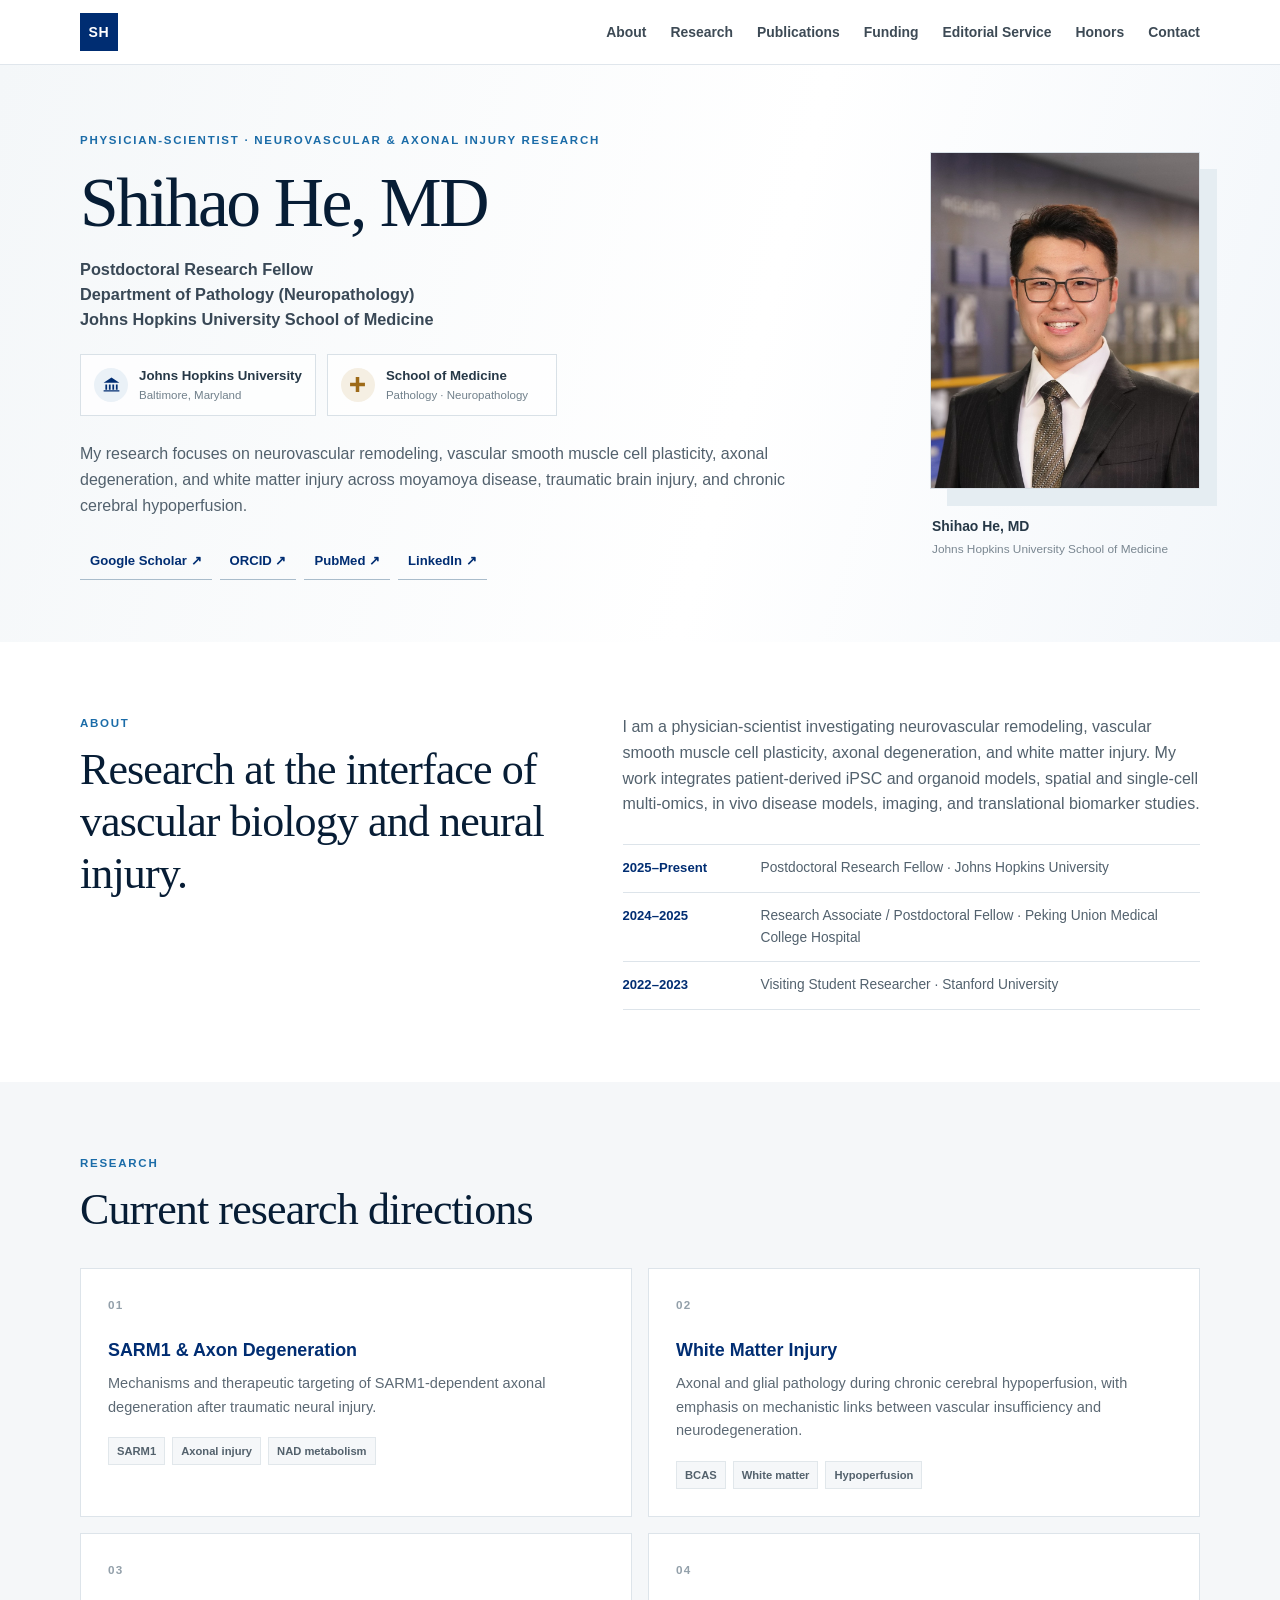
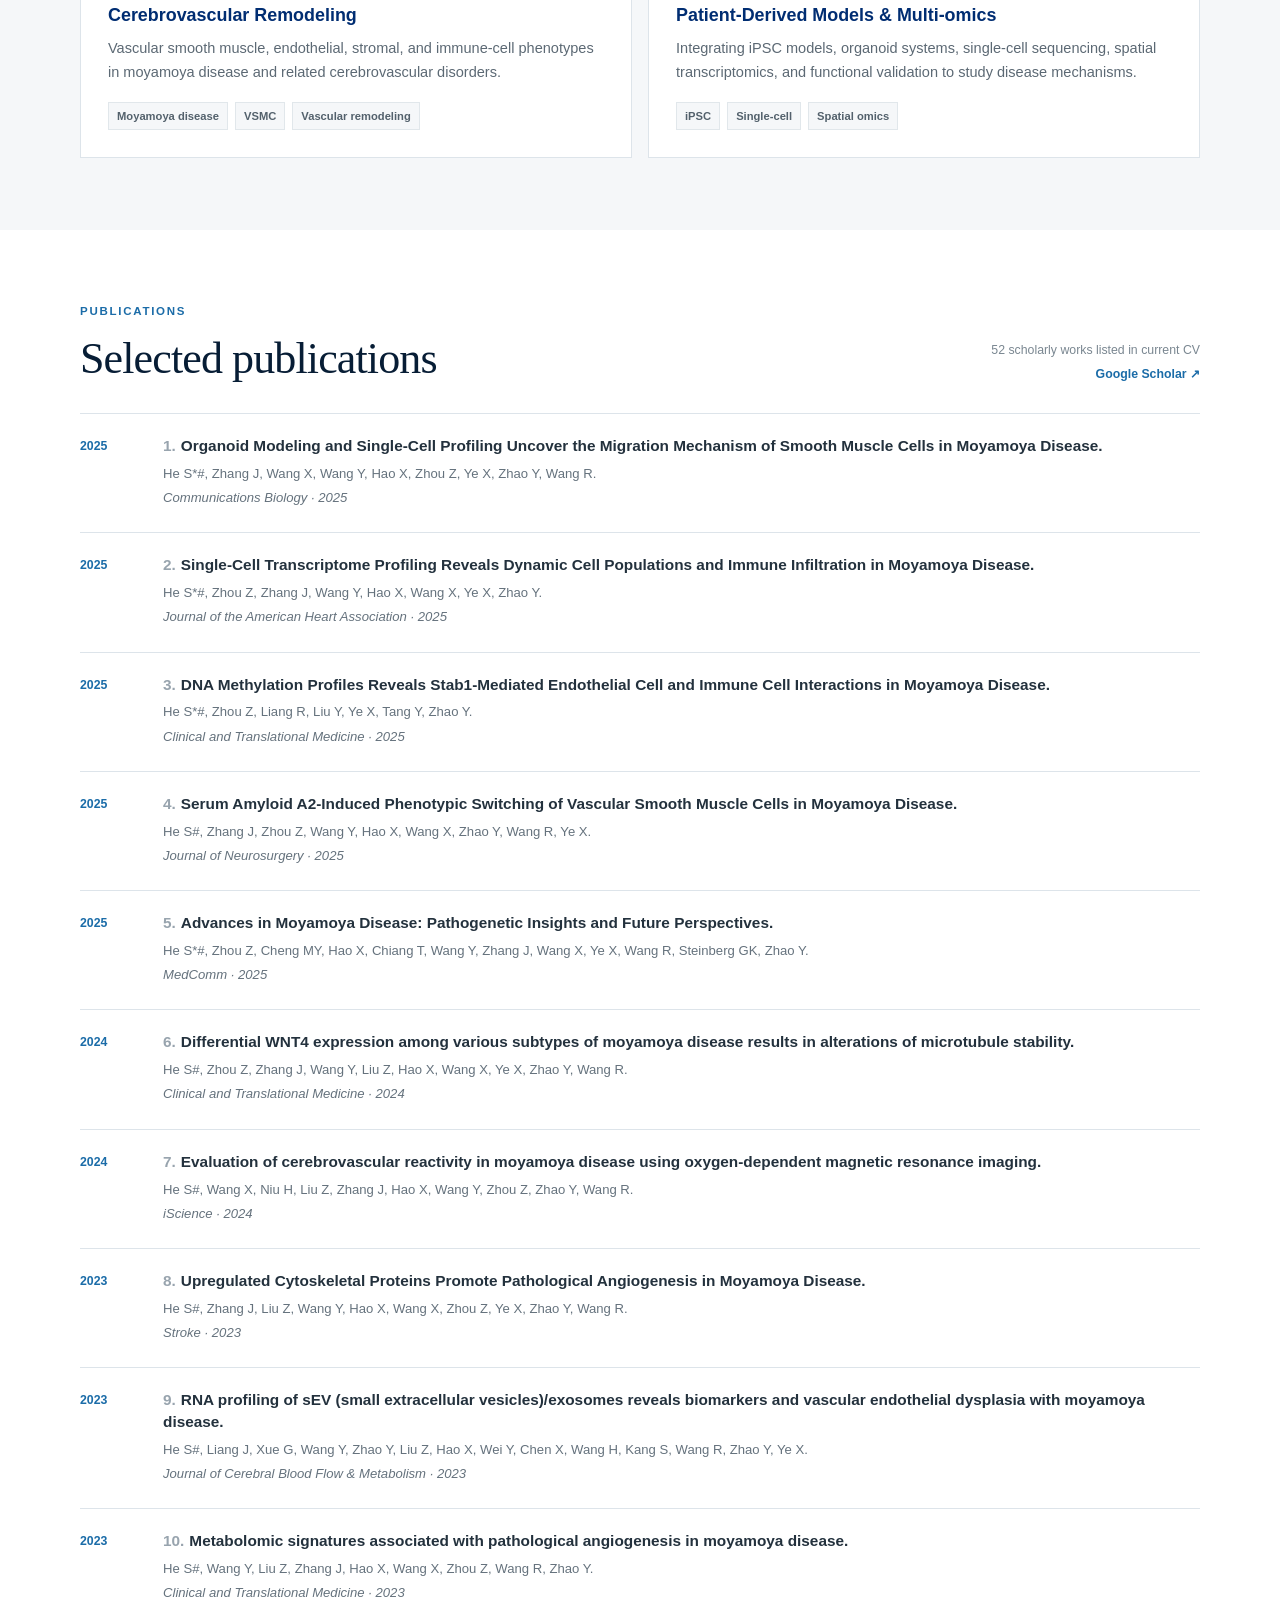
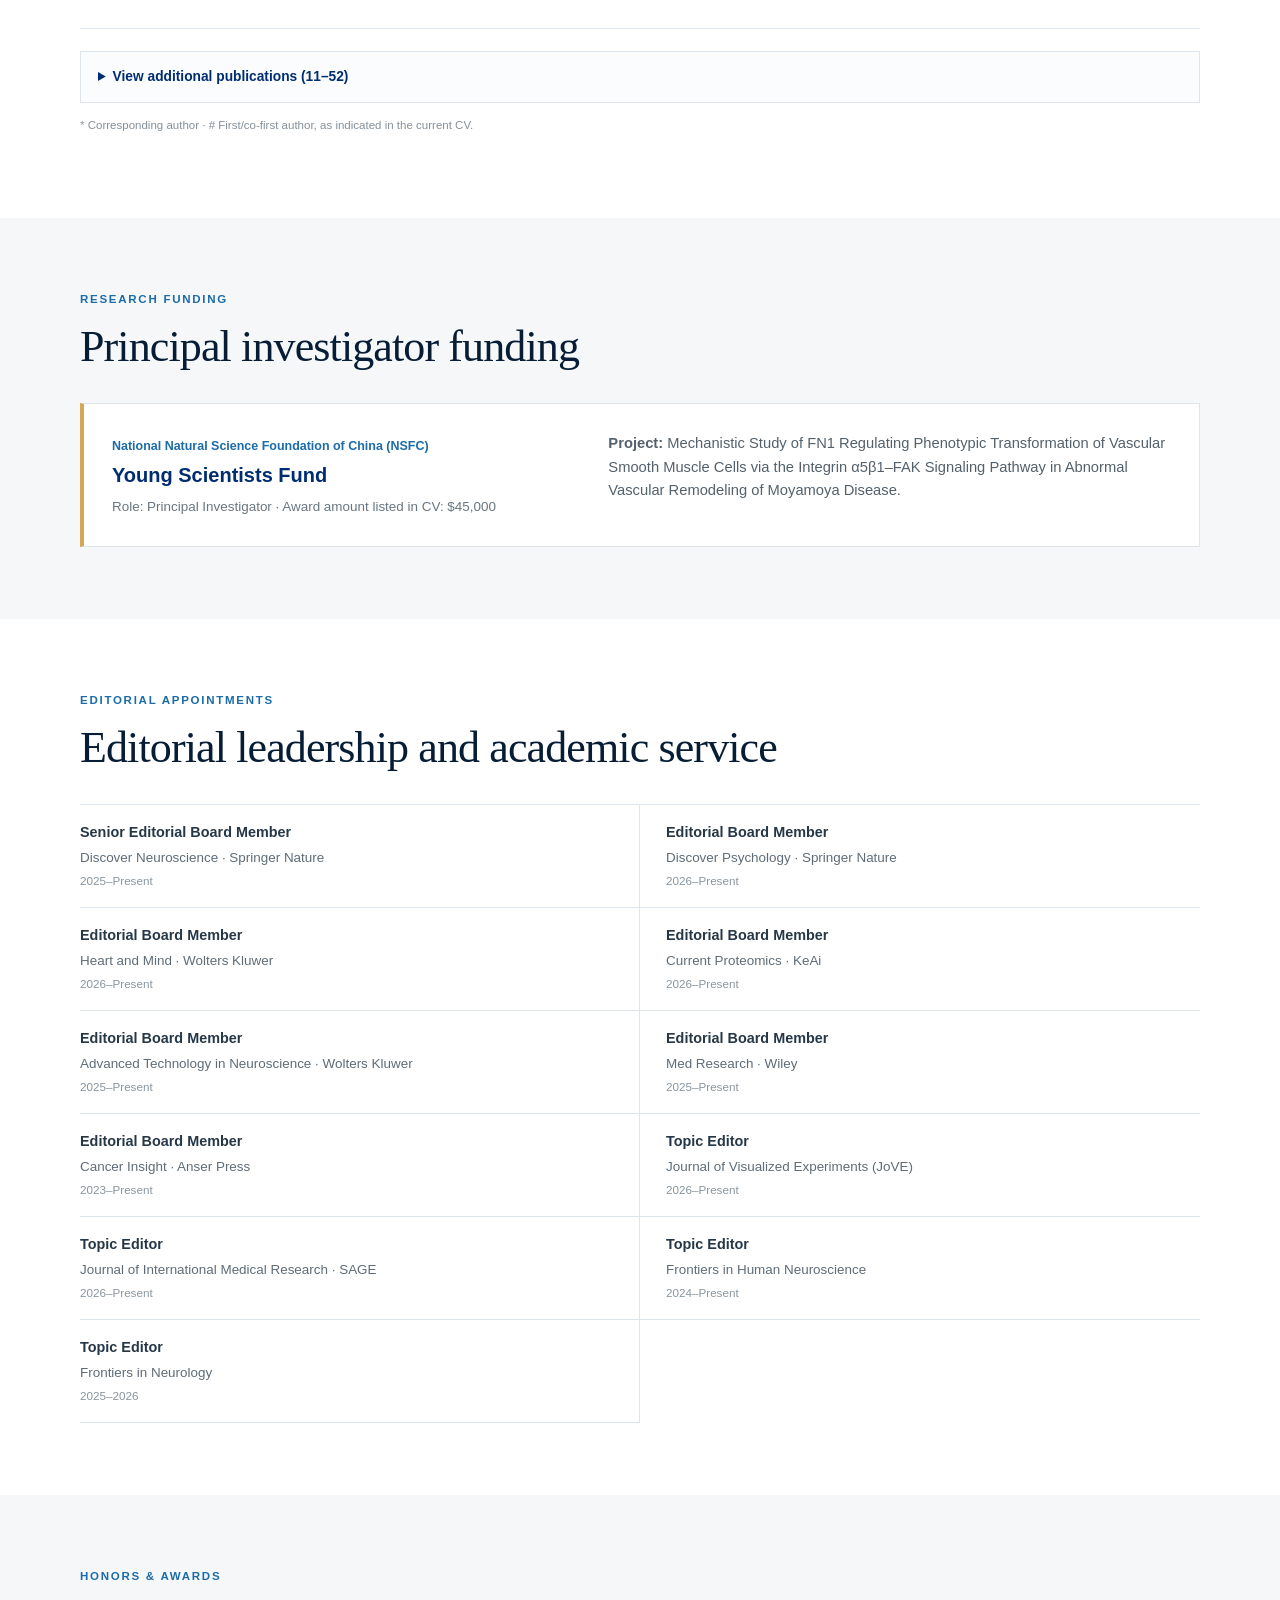
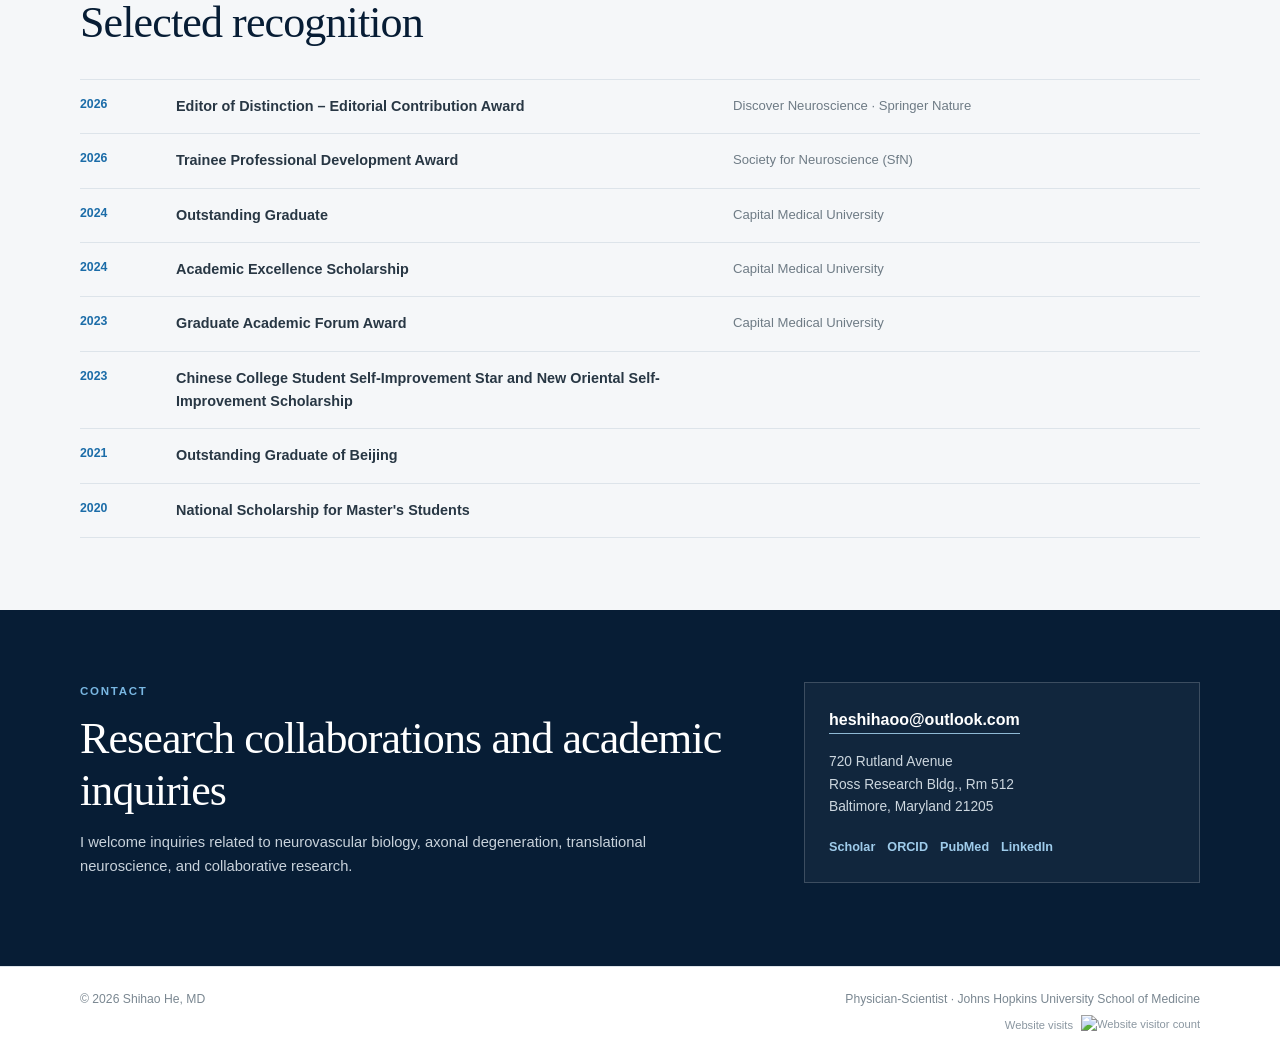
==== commit 28443547: "V3" ====
--- a/index.html
+++ b/index.html
@@ -6,7 +6,7 @@
   <meta name="description" content="Shihao He, MD — Physician-scientist and postdoctoral research fellow at Johns Hopkins University School of Medicine." />
   <title>Shihao He, MD | Johns Hopkins University</title>
   <link rel="icon" href="assets/favicon.svg" type="image/svg+xml" />
-  <link rel="stylesheet" href="styles.css" />
+  <link rel="stylesheet" href="styles.css?v=3" />
 </head>
 
 <body>
@@ -68,7 +68,7 @@
     </div>
 
     <div class="portrait-panel">
-      <img src="assets/shihao-he-headshot.jpg" alt="Shihao He, MD" class="portrait" />
+      <img src="assets/shihao-he-headshot.jpg?v=3" alt="Shihao He, MD" class="portrait" />
       <div class="portrait-caption">
         <strong>Shihao He, MD</strong>
         <span>Johns Hopkins University School of Medicine</span>
@@ -709,10 +709,21 @@
 <footer class="footer">
   <div class="container footer-row">
     <p>© <span id="year"></span> Shihao He, MD</p>
-    <p>Physician-Scientist · Johns Hopkins University School of Medicine</p>
+    <div class="footer-right">
+      <p>Physician-Scientist · Johns Hopkins University School of Medicine</p>
+      <div class="visitor-counter" aria-label="Website page views">
+        <span>Website visits</span>
+        <img
+          src="https://api.visitorbadge.io/api/VisitorHit?user=shihao0211&repo=academic-website&label=Visitors&countColor=%23002D72&labelColor=%23E9EEF3"
+          alt="Website visitor count"
+          loading="eager"
+          referrerpolicy="no-referrer-when-downgrade"
+        />
+      </div>
+    </div>
   </div>
 </footer>
 
-<script src="script.js"></script>
+<script src="script.js?v=3"></script>
 </body>
 </html>
--- a/styles.css
+++ b/styles.css
@@ -124,6 +124,12 @@
 .footer-row{display:flex;justify-content:space-between;gap:20px;color:#7a8791;font-size:.76rem}
 .footer-row p{margin:0}
 
+
+.footer-right{display:flex;align-items:flex-end;flex-direction:column;gap:6px}
+.visitor-counter{display:flex;align-items:center;gap:8px;color:#8a96a0;font-size:.7rem}
+.visitor-counter span{white-space:nowrap}
+.visitor-counter img{height:20px;width:auto;display:block}
+
 @media (max-width:900px){
   .hero-grid,.two-col,.contact-grid,.feature-panel{grid-template-columns:1fr}
   .hero-grid{gap:42px}
@@ -147,5 +153,5 @@
   .publication{grid-template-columns:1fr;gap:5px}
   .mini-timeline div{grid-template-columns:1fr;gap:3px}
   .affiliation{width:100%}
-  .footer-row{flex-direction:column}
+  .footer-row{flex-direction:column}.footer-right{align-items:flex-start}
 }
